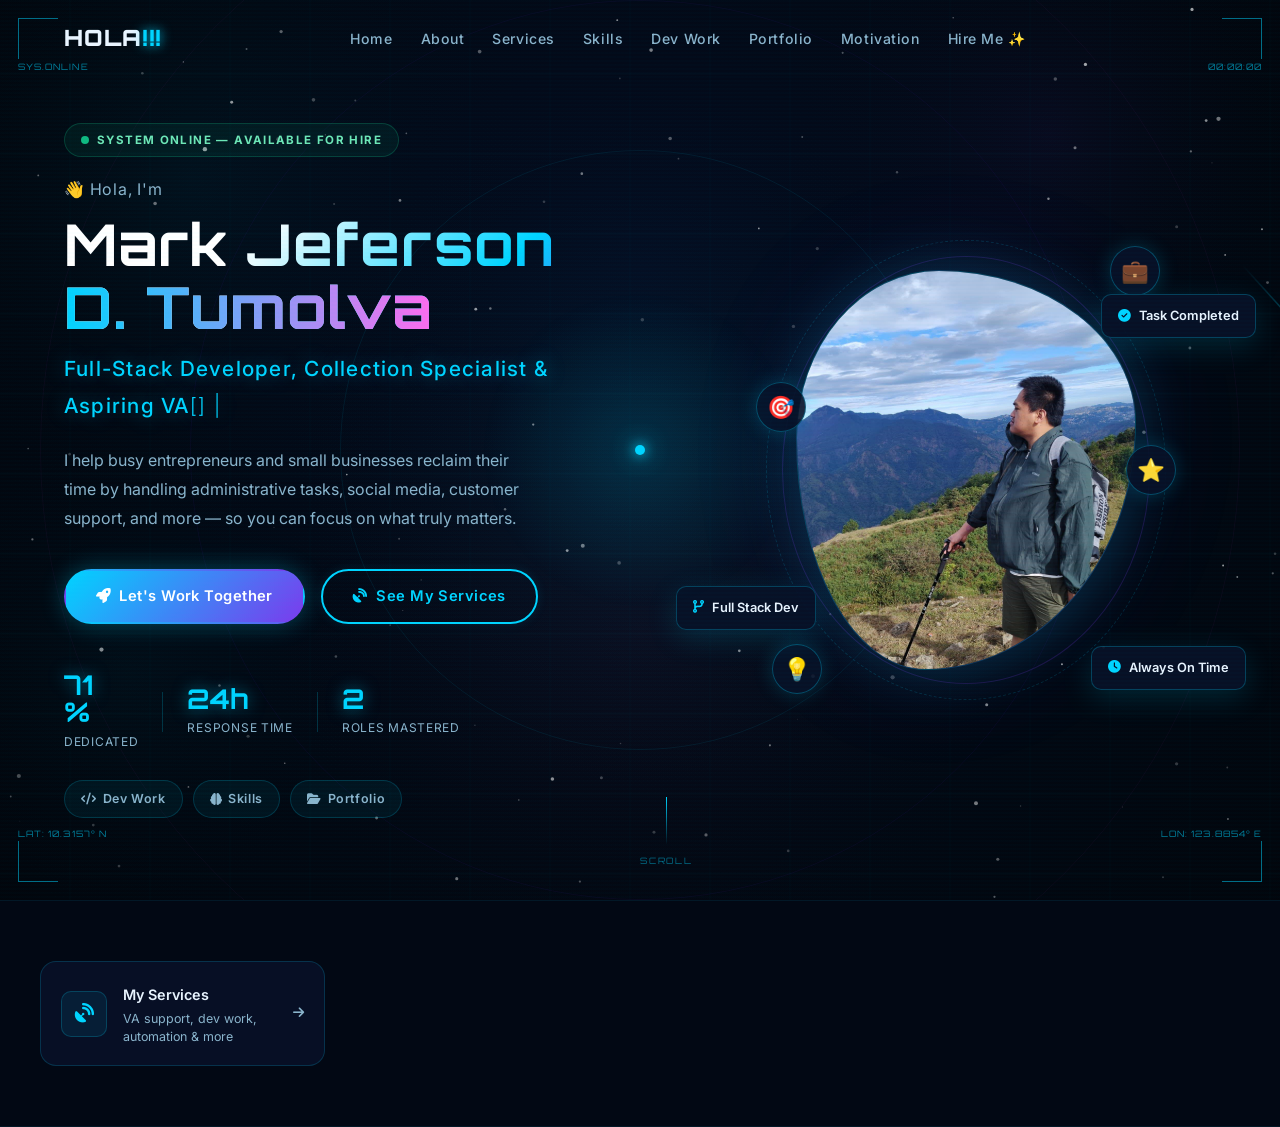
==== index.html @ c7875dce "My Port" ====
<!DOCTYPE html>
<html lang="en">
<head>
  <meta charset="UTF-8" />
  <meta name="viewport" content="width=device-width, initial-scale=1.0" />
  <title>Mark Jeferson — Full Stack Developer &amp; VA</title>
  <link rel="icon" href="data:image/svg+xml,%3Csvg xmlns='http://www.w3.org/2000/svg' viewBox='0 0 100 100'%3E%3Ctext y='.9em' font-size='90'%3E🚀%3C/text%3E%3C/svg%3E">
  <link rel="stylesheet" href="css/style.css" />
  <link rel="stylesheet" href="css/index.css" />
  <link href="https://fonts.googleapis.com/css2?family=Inter:wght@300;400;500;600;700&family=Orbitron:wght@600;700;900&family=Rajdhani:wght@400;500;600&display=swap" rel="stylesheet" />
  <link rel="stylesheet" href="https://cdnjs.cloudflare.com/ajax/libs/font-awesome/6.5.0/css/all.min.css" />
</head>
<body class="index-page">

  <!-- ===== LAYERED SCI-FI CANVASES ===== -->
  <canvas id="bgCanvas"></canvas>
  <canvas id="meteorCanvas"></canvas>

  <!-- ===== CURSOR ===== -->
  <div id="cursorGlow"></div>
  <div id="cursorDot"></div>

  <!-- ===== SCANLINE OVERLAY ===== -->
  <div class="scanline-overlay" aria-hidden="true"></div>

  <!-- ===== CORNER HUD DECORATIONS ===== -->
  <div class="hud-corner hud-tl" aria-hidden="true">
    <span class="hud-line h"></span><span class="hud-line v"></span>
    <span class="hud-label">SYS.ONLINE</span>
  </div>
  <div class="hud-corner hud-tr" aria-hidden="true">
    <span class="hud-line h"></span><span class="hud-line v"></span>
    <span class="hud-label" id="hudClock">00:00:00</span>
  </div>
  <div class="hud-corner hud-bl" aria-hidden="true">
    <span class="hud-line h"></span><span class="hud-line v"></span>
    <span class="hud-label">LAT: 10.3157° N</span>
  </div>
  <div class="hud-corner hud-br" aria-hidden="true">
    <span class="hud-line h"></span><span class="hud-line v"></span>
    <span class="hud-label">LON: 123.8854° E</span>
  </div>

  <!-- ===== NAVIGATION ===== -->
  <nav class="navbar" id="navbar">
    <div class="nav-container">
      <a href="index.html" class="nav-logo">HOLA<span>!!!</span></a>
      <ul class="nav-links" id="navLinks">
        <li><a href="index.html" class="active-page">Home</a></li>
        <li><a href="pages/about.html">About</a></li>
        <li><a href="pages/services.html">Services</a></li>
        <li><a href="pages/skills.html">Skills</a></li>
        <li><a href="pages/devwork.html">Dev Work</a></li>
        <li><a href="pages/portfolio.html">Portfolio</a></li>
        <li><a href="pages/motivation.html">Motivation</a></li>
        <li><a href="pages/contact.html" class="btn-nav">Hire Me ✨</a></li>
      </ul>
      <div class="nav-actions">
        <button class="hamburger" id="hamburger" aria-label="Toggle menu">
          <span></span><span></span><span></span>
        </button>
      </div>
    </div>
  </nav>

  <!-- ===== HERO ===== -->
  <section class="hero" id="home">

    <!-- Floating orbit rings -->
    <div class="orbit-ring ring-1" aria-hidden="true"></div>
    <div class="orbit-ring ring-2" aria-hidden="true"></div>
    <div class="orbit-ring ring-3" aria-hidden="true"></div>

    <div class="hero-content">
      <!-- Status badge -->
      <div class="hero-status animate-in" style="--d:0s">
        <span class="status-dot"></span>
        <span class="status-text">SYSTEM ONLINE — AVAILABLE FOR HIRE</span>
      </div>

      <p class="hero-tag animate-in" style="--d:0.15s">👋 Hola, I'm</p>

      <!-- Glitch name -->
      <h1 class="hero-name animate-in" style="--d:0.3s" data-text="Mark Jeferson D. Tumolva">
        Mark Jeferson<br><span class="name-accent">D. Tumolva</span>
      </h1>

      <!-- Typed role -->
      <h2 class="hero-title animate-in" style="--d:0.45s">
        <span class="typed-text" id="typedText">Full-Stack Developer, Collection Specialist </span>& Aspiring VA<span class="typed-cursor">[]</span>
      </h2>

      <p class="hero-desc animate-in" style="--d:0.6s">
        I help busy entrepreneurs and small businesses reclaim their time by handling
        administrative tasks, social media, customer support, and more — so you can
        focus on what truly matters.
      </p>

      <div class="hero-cta animate-in" style="--d:0.75s">
        <a href="pages/contact.html" class="btn btn-primary btn-glow">
          <i class="fas fa-rocket"></i> Let's Work Together
        </a>
        <a href="pages/services.html" class="btn btn-outline">
          <i class="fas fa-satellite-dish"></i> See My Services
        </a>
      </div>

      <!-- Stats with animated counters -->
      <div class="hero-stats animate-in" style="--d:0.9s">
        <div class="stat">
          <span class="stat-num" data-count="100">0</span><span class="stat-pct">%</span>
          <span class="stat-label">Dedicated</span>
        </div>
        <div class="stat-divider"></div>
        <div class="stat">
          <span class="stat-num">24h</span>
          <span class="stat-label">Response Time</span>
        </div>
        <div class="stat-divider"></div>
        <div class="stat">
          <span class="stat-num" data-count="3">0</span>
          <span class="stat-label">Roles Mastered</span>
        </div>
      </div>

      <!-- Quick nav pills -->
      <div class="hero-pills animate-in" style="--d:1.05s">
        <a href="pages/devwork.html" class="pill"><i class="fas fa-code"></i> Dev Work</a>
        <a href="pages/skills.html" class="pill"><i class="fas fa-brain"></i> Skills</a>
        <a href="pages/portfolio.html" class="pill"><i class="fas fa-folder-open"></i> Portfolio</a>
      </div>
    </div>

    <!-- Hero image side -->
    <div class="hero-image animate-in" style="--d:0.35s">
      <div class="hero-photo-wrap">

        <!-- Rotating ring around photo -->
        <div class="photo-ring ring-outer" aria-hidden="true"></div>
        <div class="photo-ring ring-inner" aria-hidden="true"></div>

        <div class="image-frame">
          <img src="images/dd.jpg" alt="Mark Jeferson" class="profile-photo" />
          <div class="image-placeholder" id="photoFallback">
            <i class="fas fa-user-astronaut"></i>
            <p>Mark Jeferson</p>
          </div>
        </div>

        <!-- Emoji badges -->
        <span class="emoji-deco e1">💼</span>
        <span class="emoji-deco e2">⭐</span>
        <span class="emoji-deco e3">💡</span>
        <span class="emoji-deco e4">🎯</span>

        <!-- Floating info cards -->
        <div class="floating-card card-1">
          <i class="fas fa-check-circle"></i> Task Completed
        </div>
        <div class="floating-card card-2">
          <i class="fas fa-code-branch"></i> Full Stack Dev
        </div>
        <div class="floating-card card-3">
          <i class="fas fa-clock"></i> Always On Time
        </div>
      </div>
    </div>

  </section>

  <!-- ===== SCROLL INDICATOR ===== -->
  <div class="scroll-indicator animate-in" style="--d:1.2s" aria-hidden="true">
    <span class="scroll-line"></span>
    <span class="scroll-text">SCROLL</span>
  </div>

  <!-- ===== QUICK PREVIEW STRIP ===== -->
  <section class="preview-strip">
    <div class="preview-strip-inner">
      <a href="pages/services.html" class="preview-card reveal-up">
        <div class="preview-icon"><i class="fas fa-satellite-dish"></i></div>
        <div class="preview-body">
          <h3>My Services</h3>
          <p>VA support, dev work, automation &amp; more</p>
        </div>
        <i class="fas fa-arrow-right preview-arrow"></i>
      </a>
      <a href="pages/devwork.html" class="preview-card reveal-up" style="--rd:80ms">
        <div class="preview-icon"><i class="fas fa-laptop-code"></i></div>
        <div class="preview-body">
          <h3>Dev Work</h3>
          <p>React, Node.js, Python, MySQL &amp; more</p>
        </div>
        <i class="fas fa-arrow-right preview-arrow"></i>
      </a>
      <a href="pages/contact.html" class="preview-card reveal-up" style="--rd:160ms">
        <div class="preview-icon"><i class="fas fa-paper-plane"></i></div>
        <div class="preview-body">
          <h3>Hire Me</h3>
          <p>Available for freelance &amp; full-time roles</p>
        </div>
        <i class="fas fa-arrow-right preview-arrow"></i>
      </a>
    </div>
  </section>

  <canvas id="confettiCanvas"></canvas>

  <button class="back-to-top" id="backToTop" aria-label="Back to top">
    <i class="fas fa-arrow-up"></i>
  </button>

  <script src="js/script.js"></script>
  <script src="js/index.js"></script>
</body>
</html>
---- css/style.css ----
/* ===== RESET ===== */
*,*::before,*::after{margin:0;padding:0;box-sizing:border-box}
html{scroll-behavior:smooth}
body{font-family:Inter,sans-serif;color:#e8f4ff;background:#020510;line-height:1.75;overflow-x:hidden}
a{text-decoration:none;color:inherit}
ul{list-style:none}
img{max-width:100%}

/* ===== CSS VARIABLES ===== */
:root{
  --cyan:#00d4ff;--cyan2:#00ffea;--purple:#7c3aed;--pink:#ff6bef;
  --text:#e8f4ff;--text2:#8ab4cc;--bg:#020510;--bg2:rgba(5,12,30,0.92);
  --card:rgba(8,18,40,0.88);--border:rgba(0,212,255,0.18);
  --glow:0 0 30px rgba(0,212,255,0.25);--glow2:0 0 60px rgba(0,212,255,0.4);
  --r:16px;--rs:10px;--tr:0.3s ease;
  --mx:50%;--my:50%;
}

/* ===== BACKGROUND CANVAS ===== */
#bgCanvas{position:fixed;inset:0;width:100%;height:100%;z-index:0;pointer-events:none}

/* ===== CUSTOM CURSOR ===== */
#cursorGlow{
  position:fixed;width:320px;height:320px;border-radius:50%;
  background:radial-gradient(circle,rgba(0,212,255,0.12) 0%,transparent 70%);
  transform:translate(-50%,-50%);pointer-events:none;z-index:9997;
  transition:transform 0.08s linear;will-change:transform;
}
#cursorDot{
  position:fixed;width:10px;height:10px;border-radius:50%;
  background:#00d4ff;box-shadow:0 0 12px #00d4ff,0 0 24px #00d4ff;
  transform:translate(-50%,-50%);pointer-events:none;z-index:9999;
  transition:transform 0.06s linear,width 0.2s,height 0.2s,background 0.2s;
}
#cursorDot.clicking{width:6px;height:6px;background:#ff6bef;box-shadow:0 0 16px #ff6bef}

/* ===== CONFETTI ===== */
#confettiCanvas{position:fixed;inset:0;width:100%;height:100%;pointer-events:none;z-index:9998}

/* ===== CONTAINER ===== */
.container{max-width:1200px;margin:0 auto;padding:0 24px;position:relative;z-index:1}
.section{padding:100px 0;position:relative;z-index:1}
.accent{color:var(--cyan)}

/* ===== ANIMATIONS ===== */
@keyframes fadeUp{from{opacity:0;transform:translateY(40px)}to{opacity:1;transform:translateY(0)}}
@keyframes fadeLeft{from{opacity:0;transform:translateX(-50px)}to{opacity:1;transform:translateX(0)}}
@keyframes fadeRight{from{opacity:0;transform:translateX(50px)}to{opacity:1;transform:translateX(0)}}
@keyframes cardPop{from{opacity:0;transform:translateY(30px) scale(0.94)}to{opacity:1;transform:translateY(0) scale(1)}}
@keyframes morphBlob{0%,100%{border-radius:42% 58% 62% 38%/42% 38% 62% 58%}50%{border-radius:62% 38% 38% 62%/62% 62% 38% 38%}}
@keyframes floatY{0%,100%{transform:translateY(0)}50%{transform:translateY(-10px)}}
@keyframes floatCard{0%,100%{transform:translateY(0) rotate(-1deg)}50%{transform:translateY(-8px) rotate(1deg)}}
@keyframes pulse{0%{box-shadow:0 0 0 0 rgba(16,185,129,0.5)}70%{box-shadow:0 0 0 8px rgba(16,185,129,0)}100%{box-shadow:0 0 0 0 rgba(16,185,129,0)}}
@keyframes shimmer{0%{left:-60%}100%{left:120%}}
@keyframes scanline{0%{top:-10%}100%{top:110%}}
@keyframes glitch1{0%,100%{clip-path:inset(0 0 95% 0)}20%{clip-path:inset(30% 0 50% 0)}40%{clip-path:inset(60% 0 20% 0)}60%{clip-path:inset(10% 0 80% 0)}80%{clip-path:inset(80% 0 5% 0)}}
@keyframes borderGlow{0%,100%{border-color:rgba(0,212,255,0.18)}50%{border-color:rgba(0,212,255,0.5)}}
@keyframes tagPop{from{transform:scale(0.7);opacity:0}to{transform:scale(1);opacity:1}}
@keyframes iconBob{0%,100%{transform:translateY(0)}50%{transform:translateY(-8px)}}
@keyframes heartBurst{0%{transform:translate(-50%,-50%) scale(0);opacity:1}60%{opacity:1}100%{transform:translate(calc(-50% + var(--dx)),calc(-50% + var(--dy))) scale(1.2);opacity:0}}
@keyframes slideDown{from{opacity:0;transform:translateY(-20px)}to{opacity:1;transform:translateY(0)}}
@keyframes countUp{from{opacity:0}to{opacity:1}}

.animate-in{opacity:0;animation:fadeUp 0.8s cubic-bezier(0.34,1.4,0.64,1) var(--d,0s) forwards}
.reveal-up{opacity:0;transform:translateY(40px);transition:opacity 0.7s ease,transform 0.7s cubic-bezier(0.34,1.4,0.64,1)}
.reveal-left{opacity:0;transform:translateX(-50px);transition:opacity 0.7s ease,transform 0.7s cubic-bezier(0.34,1.4,0.64,1)}
.reveal-right{opacity:0;transform:translateX(50px);transition:opacity 0.7s ease,transform 0.7s cubic-bezier(0.34,1.4,0.64,1)}
.reveal-up.visible,.reveal-left.visible,.reveal-right.visible{opacity:1;transform:translate(0)}
.card-reveal{opacity:0;transform:translateY(30px) scale(0.95);transition:opacity 0.6s ease,transform 0.6s cubic-bezier(0.34,1.4,0.64,1)}
.card-reveal.visible{opacity:1;transform:translateY(0) scale(1)}

/* ===== NAVBAR ===== */
.navbar{position:fixed;top:0;left:0;right:0;z-index:1002;padding:18px 0;transition:background 0.4s,padding 0.3s,box-shadow 0.3s}
.navbar.scrolled{background:rgba(2,5,16,0.96);backdrop-filter:blur(20px);box-shadow:0 2px 30px rgba(0,212,255,0.12);padding:12px 0;border-bottom:1px solid rgba(0,212,255,0.1)}
.nav-container{max-width:1200px;margin:0 auto;padding:0 24px;display:flex;align-items:center;justify-content:space-between}
.nav-logo{font-family:Orbitron,monospace;font-size:1.4rem;font-weight:900;color:var(--text);letter-spacing:0.05em;transition:transform 0.3s}
.nav-logo:hover{transform:scale(1.05)}
.nav-logo span{color:var(--cyan);text-shadow:0 0 12px var(--cyan)}
.nav-links{display:flex;align-items:center;gap:28px}
.nav-links a{font-size:0.88rem;font-weight:500;color:var(--text2);transition:color 0.3s;position:relative;letter-spacing:0.04em}
.nav-links a::after{content:"";position:absolute;bottom:-3px;left:0;width:0;height:1px;background:var(--cyan);box-shadow:0 0 6px var(--cyan);transition:width 0.3s}
.nav-links a:hover{color:var(--cyan)}
.nav-links a:hover::after{width:100%}
.nav-actions{display:flex;align-items:center;gap:12px}
.hamburger{display:none;flex-direction:column;gap:5px;background:none;border:none;padding:4px}
.hamburger span{display:block;width:24px;height:2px;background:var(--text);border-radius:2px;transition:var(--tr)}
.hamburger.active span:nth-child(1){transform:translateY(7px) rotate(45deg)}
.hamburger.active span:nth-child(2){opacity:0;transform:scaleX(0)}
.hamburger.active span:nth-child(3){transform:translateY(-7px) rotate(-45deg)}

/* ===== SECTION HEADER ===== */
.section-header{text-align:center;margin-bottom:60px}
.section-tag{display:inline-block;background:rgba(0,212,255,0.08);color:var(--cyan);font-size:0.78rem;font-weight:700;letter-spacing:0.15em;text-transform:uppercase;padding:6px 18px;border-radius:50px;margin-bottom:14px;border:1px solid rgba(0,212,255,0.2);animation:tagPop 0.5s cubic-bezier(0.34,1.56,0.64,1) both}
.section-title{font-family:Orbitron,monospace;font-size:clamp(1.6rem,3.5vw,2.4rem);color:var(--text);margin-bottom:14px;letter-spacing:0.02em}
.section-desc{color:var(--text2);font-size:1rem;max-width:520px;margin:0 auto}

/* ===== BUTTONS ===== */
.btn{display:inline-flex;align-items:center;gap:8px;padding:13px 30px;border-radius:50px;font-size:0.92rem;font-weight:600;transition:var(--tr);border:2px solid transparent;letter-spacing:0.03em}
.btn-primary{background:linear-gradient(135deg,var(--cyan),var(--purple));color:#fff;border-color:transparent;box-shadow:0 0 24px rgba(0,212,255,0.3)}
.btn-primary:hover{transform:translateY(-3px) scale(1.04);box-shadow:0 0 40px rgba(0,212,255,0.5)}
.btn-outline{background:transparent;color:var(--cyan);border-color:var(--cyan);box-shadow:0 0 12px rgba(0,212,255,0.1)}
.btn-outline:hover{background:rgba(0,212,255,0.1);transform:translateY(-3px);box-shadow:0 0 24px rgba(0,212,255,0.3)}
.btn-full{width:100%;justify-content:center}

/* ===== HERO ===== */
.hero{min-height:100vh;display:flex;align-items:center;justify-content:space-between;padding:120px 24px 80px;max-width:1200px;margin:0 auto;gap:48px;position:relative;z-index:1}
.hero-content{flex:1;max-width:580px}
.hero-tag{font-size:1rem;color:var(--text2);margin-bottom:10px;letter-spacing:0.05em}
.hero-name{font-family:Orbitron,monospace;font-size:clamp(2rem,5vw,3.6rem);line-height:1.1;margin-bottom:12px;background:linear-gradient(135deg,#fff 30%,var(--cyan) 70%,var(--purple));-webkit-background-clip:text;-webkit-text-fill-color:transparent;background-clip:text;letter-spacing:0.02em}
.hero-title{font-size:clamp(1rem,2vw,1.3rem);font-weight:500;color:var(--cyan);margin-bottom:22px;letter-spacing:0.06em;text-shadow:0 0 20px rgba(0,212,255,0.4)}
.hero-desc{color:var(--text2);font-size:1rem;margin-bottom:36px;max-width:480px;line-height:1.8}
.hero-cta{display:flex;gap:16px;flex-wrap:wrap;margin-bottom:48px}
.hero-stats{display:flex;align-items:center;gap:24px;flex-wrap:wrap}
.stat{display:flex;flex-direction:column}
.stat-num{font-family:Orbitron,monospace;font-size:1.7rem;font-weight:700;color:var(--cyan);line-height:1;text-shadow:0 0 16px rgba(0,212,255,0.5)}
.stat-pct{font-family:Orbitron,monospace;font-size:1.7rem;font-weight:700;color:var(--cyan);line-height:1}
.stat-label{font-size:0.75rem;color:var(--text2);margin-top:4px;letter-spacing:0.06em;text-transform:uppercase}
.stat-divider{width:1px;height:40px;background:rgba(0,212,255,0.2)}

/* ===== HERO IMAGE ===== */
.hero-image{flex:0 0 auto;display:flex;justify-content:center;align-items:center}
.hero-photo-wrap{position:relative;width:340px;height:400px;margin:40px 80px 40px 40px}
.image-frame{width:100%;height:100%;border-radius:42% 58% 62% 38%/42% 38% 62% 58%;background:linear-gradient(135deg,rgba(0,212,255,0.15),rgba(124,58,237,0.2));overflow:hidden;animation:morphBlob 9s ease-in-out infinite;box-shadow:0 0 60px rgba(0,212,255,0.2),0 0 120px rgba(124,58,237,0.1);border:1px solid rgba(0,212,255,0.2);position:relative}
.profile-photo{width:100%;height:100%;object-fit:cover;object-position:center top;display:block}
.image-placeholder{position:absolute;inset:0;display:flex;flex-direction:column;align-items:center;justify-content:center;color:rgba(255,255,255,0.7)}
.image-placeholder i{font-size:5rem;margin-bottom:10px;animation:iconBob 2s ease-in-out infinite;color:var(--cyan)}
.profile-photo ~ .image-placeholder{display:none}
.emoji-deco{position:absolute;width:50px;height:50px;background:rgba(8,18,40,0.9);border:1px solid rgba(0,212,255,0.3);border-radius:50%;display:flex;align-items:center;justify-content:center;font-size:1.4rem;box-shadow:0 0 20px rgba(0,212,255,0.2);user-select:none;pointer-events:none;z-index:10;animation:floatY 3.5s ease-in-out infinite}
.e1{top:-24px;right:-24px;animation-delay:0s}
.e2{top:50%;right:-40px;transform:translateY(-50%);animation-delay:0.8s}
.e3{bottom:-24px;left:-24px;animation-delay:1.6s}
.e4{top:28%;left:-40px;animation-delay:2.4s}
.floating-card{position:absolute;background:rgba(8,18,40,0.92);border:1px solid rgba(0,212,255,0.25);border-radius:var(--rs);padding:10px 16px;font-size:0.8rem;font-weight:600;color:var(--text);box-shadow:0 8px 30px rgba(0,212,255,0.15);display:flex;align-items:center;gap:8px;white-space:nowrap;z-index:10}
.floating-card i{color:var(--cyan)}
.card-1{top:24px;right:-120px;animation:floatCard 3s ease-in-out infinite}
.card-2{bottom:40px;left:-120px;animation:floatCard 3s ease-in-out infinite;animation-delay:1.5s}

/* ===== ABOUT ===== */
.about{background:rgba(4,10,24,0.6);backdrop-filter:blur(4px)}
.about-grid{display:grid;grid-template-columns:1fr 1fr;gap:56px;align-items:start}
.about-text p{color:var(--text2);margin-bottom:16px;line-height:1.85}
.about-highlights{margin:28px 0;display:flex;flex-direction:column;gap:14px}
.highlight{display:flex;align-items:center;gap:14px;padding:14px 18px;background:var(--card);border:1px solid var(--border);border-radius:var(--rs);transition:border-color 0.3s,box-shadow 0.3s,transform 0.3s;animation:borderGlow 4s ease-in-out infinite}
.highlight:hover{border-color:rgba(0,212,255,0.5);box-shadow:var(--glow);transform:translateX(6px)}
.highlight i{width:42px;height:42px;background:linear-gradient(135deg,var(--cyan),var(--purple));color:#fff;border-radius:var(--rs);display:flex;align-items:center;justify-content:center;font-size:1rem;flex-shrink:0;box-shadow:0 0 16px rgba(0,212,255,0.3)}
.highlight div{display:flex;flex-direction:column}
.highlight strong{font-size:0.92rem;color:var(--text)}
.highlight span{font-size:0.82rem;color:var(--text2)}
.about-tools h3{font-size:1.1rem;margin-bottom:18px;color:var(--text);font-family:Orbitron,monospace;letter-spacing:0.05em}
.tools-grid{display:flex;flex-wrap:wrap;gap:10px}
.tool-badge{display:flex;align-items:center;gap:8px;background:var(--card);border:1px solid var(--border);border-radius:50px;padding:8px 16px;font-size:0.82rem;font-weight:500;color:var(--text2);transition:border-color 0.3s,color 0.3s,box-shadow 0.3s,transform 0.3s}
.tool-badge:hover{border-color:var(--cyan);color:var(--cyan);box-shadow:0 0 16px rgba(0,212,255,0.2);transform:translateY(-2px) scale(1.04)}
.tool-badge i{color:var(--cyan)}

/* ===== SERVICES ===== */
.services-grid{display:grid;grid-template-columns:repeat(3,1fr);gap:24px}
.service-card{background:var(--card);border:1px solid var(--border);border-radius:var(--r);padding:32px 24px;transition:transform 0.35s cubic-bezier(0.34,1.4,0.64,1),box-shadow 0.3s,border-color 0.3s;position:relative;overflow:hidden;animation:borderGlow 5s ease-in-out infinite}
.service-card::before{content:"";position:absolute;top:0;left:0;right:0;height:2px;background:linear-gradient(90deg,var(--cyan),var(--purple),var(--pink));transform:scaleX(0);transform-origin:left;transition:transform 0.4s ease}
.service-card::after{content:"";position:absolute;inset:0;background:radial-gradient(circle at var(--mx,50%) var(--my,50%),rgba(0,212,255,0.06) 0%,transparent 60%);opacity:0;transition:opacity 0.3s;pointer-events:none}
.service-card:hover{transform:translateY(-8px) scale(1.02);box-shadow:0 20px 60px rgba(0,212,255,0.2);border-color:rgba(0,212,255,0.35)}
.service-card:hover::before{transform:scaleX(1)}
.service-card:hover::after{opacity:1}
.service-icon{width:52px;height:52px;background:rgba(0,212,255,0.08);border:1px solid rgba(0,212,255,0.2);border-radius:var(--rs);display:flex;align-items:center;justify-content:center;font-size:1.3rem;color:var(--cyan);margin-bottom:18px;transition:background 0.3s,transform 0.4s cubic-bezier(0.34,1.56,0.64,1),box-shadow 0.3s}
.service-card:hover .service-icon{background:linear-gradient(135deg,var(--cyan),var(--purple));color:#fff;transform:rotate(10deg) scale(1.1);box-shadow:0 0 24px rgba(0,212,255,0.4)}
.service-card h3{font-size:0.98rem;font-weight:600;margin-bottom:10px;color:var(--text);letter-spacing:0.02em}
.service-card p{font-size:0.87rem;color:var(--text2);margin-bottom:14px;line-height:1.7}
.service-card ul{display:flex;flex-direction:column;gap:5px}
.service-card ul li{font-size:0.82rem;color:var(--text2);padding-left:16px;position:relative}
.service-card ul li::before{content:">";position:absolute;left:0;color:var(--cyan);font-weight:700}

/* ===== SKILLS ===== */
.skills{background:rgba(4,10,24,0.6);backdrop-filter:blur(4px)}
.skills-grid{display:grid;grid-template-columns:1fr 1fr;gap:56px;align-items:start}
.skill-item{margin-bottom:22px}
.skill-info{display:flex;justify-content:space-between;margin-bottom:8px;font-size:0.88rem;font-weight:500;color:var(--text)}
.skill-bar{height:8px;background:rgba(0,212,255,0.08);border-radius:50px;overflow:hidden;border:1px solid rgba(0,212,255,0.1)}
.skill-fill{height:100%;background:linear-gradient(90deg,var(--cyan),var(--purple));border-radius:50px;width:0;transition:width 1.4s cubic-bezier(0.34,1.2,0.64,1);position:relative;overflow:hidden;box-shadow:0 0 10px rgba(0,212,255,0.4)}
.skill-fill::after{content:"";position:absolute;top:0;left:-100%;width:60%;height:100%;background:linear-gradient(90deg,transparent,rgba(255,255,255,0.4),transparent);animation:shimmer 2s 1.5s ease infinite}
.soft-skills h3{font-size:1.1rem;margin-bottom:20px;color:var(--text);font-family:Orbitron,monospace;letter-spacing:0.05em}
.soft-skills-grid{display:grid;grid-template-columns:1fr 1fr;gap:12px}
.soft-skill{display:flex;align-items:center;gap:10px;background:var(--card);border:1px solid var(--border);border-radius:var(--rs);padding:12px 14px;font-size:0.85rem;font-weight:500;color:var(--text2);transition:border-color 0.3s,color 0.3s,box-shadow 0.3s,transform 0.3s}
.soft-skill:hover{border-color:var(--cyan);color:var(--cyan);box-shadow:0 0 16px rgba(0,212,255,0.2);transform:translateY(-2px)}
.soft-skill i{color:var(--cyan);font-size:0.88rem}

/* ===== PORTFOLIO ===== */
.portfolio-grid{display:grid;grid-template-columns:repeat(3,1fr);gap:24px}
.portfolio-card{border-radius:var(--r);overflow:hidden;border:1px solid var(--border);background:var(--card);transition:transform 0.4s cubic-bezier(0.34,1.4,0.64,1),box-shadow 0.3s,border-color 0.3s}
.portfolio-card:hover{transform:translateY(-8px) rotate(-0.5deg);box-shadow:0 20px 60px rgba(0,212,255,0.2);border-color:rgba(0,212,255,0.35)}
.portfolio-img{height:160px;background:linear-gradient(135deg,rgba(0,212,255,0.08),rgba(124,58,237,0.12));display:flex;align-items:center;justify-content:center;transition:transform 0.4s;overflow:hidden}
.portfolio-card:hover .portfolio-img{transform:scale(1.05)}
.portfolio-placeholder{text-align:center;color:var(--cyan)}
.portfolio-placeholder i{font-size:2.8rem;transition:transform 0.4s cubic-bezier(0.34,1.56,0.64,1)}
.portfolio-card:hover .portfolio-placeholder i{transform:scale(1.2) rotate(8deg)}
.portfolio-info{padding:18px}
.portfolio-tag{display:inline-block;background:rgba(0,212,255,0.08);color:var(--cyan);font-size:0.72rem;font-weight:700;padding:4px 12px;border-radius:50px;margin-bottom:8px;letter-spacing:0.08em;text-transform:uppercase;border:1px solid rgba(0,212,255,0.2)}
.portfolio-info h3{font-size:0.95rem;font-weight:600;margin-bottom:6px;color:var(--text)}
.portfolio-info p{font-size:0.83rem;color:var(--text2);line-height:1.6}

/* ===== TESTIMONIALS ===== */
.testimonials{background:rgba(2,5,16,0.8);backdrop-filter:blur(8px)}
.testimonials .section-tag{background:rgba(0,212,255,0.06);color:var(--cyan)}
.testimonials-slider{max-width:680px;margin:0 auto 28px;min-height:200px}
.testimonial-card{display:none;background:rgba(8,18,40,0.9);border:1px solid rgba(0,212,255,0.15);border-radius:var(--r);padding:36px;text-align:center;animation:cardPop 0.5s cubic-bezier(0.34,1.3,0.64,1) both}
.testimonial-card.active{display:block}
.stars{color:#fbbf24;font-size:1.1rem;margin-bottom:18px;letter-spacing:4px}
.testimonial-text{font-size:1rem;color:rgba(232,244,255,0.85);font-style:italic;margin-bottom:24px;line-height:1.85}
.testimonial-author{display:flex;align-items:center;justify-content:center;gap:14px}
.author-avatar{width:46px;height:46px;background:linear-gradient(135deg,var(--cyan),var(--purple));border-radius:50%;display:flex;align-items:center;justify-content:center;color:#fff;font-size:1rem}
.testimonial-author strong{display:block;font-size:0.92rem;color:var(--text)}
.testimonial-author span{font-size:0.8rem;color:var(--text2)}
.slider-dots{display:flex;justify-content:center;gap:10px}
.dot{width:10px;height:10px;border-radius:50%;background:rgba(0,212,255,0.2);cursor:none;transition:background 0.3s,transform 0.3s,width 0.3s;border:1px solid rgba(0,212,255,0.3)}
.dot.active{background:var(--cyan);transform:scale(1.3);width:24px;border-radius:5px;box-shadow:0 0 10px var(--cyan)}

/* ===== CONTACT ===== */
.contact-grid{
  display:grid;grid-template-columns:1fr 1.6fr;
  gap:52px;align-items:start;
}

/* Contact Info column */
.contact-info h3{
  font-family:Orbitron,monospace;font-size:1rem;font-weight:700;
  color:var(--text);letter-spacing:0.08em;text-transform:uppercase;
  margin-bottom:24px;padding-bottom:12px;
  border-bottom:1px solid rgba(0,212,255,0.15);
}

.contact-item{
  display:flex;align-items:flex-start;gap:14px;
  padding:14px 16px;margin-bottom:12px;
  background:var(--card);border:1px solid var(--border);
  border-radius:var(--rs);
  transition:border-color 0.3s,box-shadow 0.3s,transform 0.3s;
}
.contact-item:hover{
  border-color:rgba(0,212,255,0.4);
  box-shadow:0 0 24px rgba(0,212,255,0.15);
  transform:translateX(5px);
}
.contact-item-icon{
  width:40px;height:40px;flex-shrink:0;
  background:rgba(0,212,255,0.08);border:1px solid rgba(0,212,255,0.2);
  border-radius:var(--rs);display:flex;align-items:center;justify-content:center;
  font-size:1rem;color:var(--cyan);
  transition:background 0.3s,color 0.3s,transform 0.3s;
}
.contact-item:hover .contact-item-icon{
  background:linear-gradient(135deg,var(--cyan),var(--purple));
  color:#fff;transform:scale(1.1) rotate(-6deg);
}
.contact-item-body{display:flex;flex-direction:column;min-width:0}
.contact-item-body strong{
  font-size:0.72rem;color:var(--text2);
  text-transform:uppercase;letter-spacing:0.1em;margin-bottom:3px;
}
.contact-item-body a,
.contact-item-body span{
  font-size:0.88rem;color:var(--text);
  transition:color 0.3s;word-break:break-word;overflow-wrap:anywhere;
}
.contact-item-body a:hover{color:var(--cyan)}

.availability-badge{
  display:inline-flex;align-items:center;gap:10px;
  background:rgba(16,185,129,0.08);color:#6ee7b7;
  border:1px solid rgba(16,185,129,0.25);border-radius:50px;
  padding:10px 20px;font-size:0.85rem;font-weight:600;
  margin-top:16px;margin-bottom:20px;
}
@keyframes availGlow2{
  0%,100%{box-shadow:0 0 0 0 rgba(16,185,129,0.3)}
  50%{box-shadow:0 0 0 8px rgba(16,185,129,0)}
}
.availability-badge{animation:availGlow2 2s ease-in-out infinite}

.pulse{
  width:10px;height:10px;background:#10b981;
  border-radius:50%;display:inline-block;animation:pulse 2s infinite;
}

/* Social quick links in contact */
.contact-socials{display:flex;gap:10px;flex-wrap:wrap}
.contact-socials a{
  width:38px;height:38px;
  background:rgba(0,212,255,0.06);border:1px solid rgba(0,212,255,0.15);
  border-radius:var(--rs);display:flex;align-items:center;justify-content:center;
  font-size:0.95rem;color:var(--text2);
  transition:background 0.3s,color 0.3s,transform 0.3s,box-shadow 0.3s;
}
.contact-socials a:hover{
  background:var(--cyan);color:#020510;
  transform:translateY(-4px) scale(1.1);
  box-shadow:0 0 16px rgba(0,212,255,0.4);
}

/* Contact Form */
.contact-form{
  background:var(--card);border-radius:var(--r);
  padding:36px;border:1px solid var(--border);
}
.form-row{display:grid;grid-template-columns:1fr 1fr;gap:16px}
.form-group{margin-bottom:16px}
.form-group label{
  display:block;font-size:0.78rem;font-weight:700;
  color:var(--text2);margin-bottom:7px;
  letter-spacing:0.08em;text-transform:uppercase;
}
.form-group input,
.form-group select,
.form-group textarea{
  width:100%;padding:11px 15px;
  border:1px solid var(--border);border-radius:var(--rs);
  font-family:Inter,sans-serif;font-size:0.88rem;
  color:var(--text);background:rgba(2,5,16,0.85);
  transition:border-color 0.3s,box-shadow 0.3s,transform 0.2s;
  outline:none;
}
.form-group input:focus,
.form-group select:focus,
.form-group textarea:focus{
  border-color:var(--cyan);
  box-shadow:0 0 0 3px rgba(0,212,255,0.1);
  transform:scale(1.01);
}
.form-group input::placeholder,
.form-group textarea::placeholder{color:rgba(138,180,204,0.45)}
.form-group select option,
.form-group select optgroup{background:#020c1e;color:var(--text)}
.form-group textarea{resize:vertical;min-height:120px}
.form-note{
  text-align:center;margin-top:12px;font-size:0.85rem;
  color:#10b981;min-height:22px;
}

/* Responsive contact */
@media(max-width:900px){
  .contact-grid{grid-template-columns:1fr;gap:36px}
}
@media(max-width:480px){
  .form-row{grid-template-columns:1fr}
  .contact-form{padding:20px 16px}
  .contact-info h3{font-size:0.9rem}
}

/* ===== FOOTER ===== */
.footer{background:rgba(2,5,16,0.95);border-top:1px solid rgba(0,212,255,0.1);padding:60px 0 0}
.footer-content{display:grid;grid-template-columns:2fr 1fr 1fr;gap:48px;padding-bottom:48px;border-bottom:1px solid rgba(0,212,255,0.08)}
.footer-brand .nav-logo{display:inline-block;margin-bottom:14px}
.footer-brand p{font-size:0.88rem;color:var(--text2);max-width:280px;line-height:1.7}
.footer-links h4,.footer-social h4{color:var(--text);font-size:0.88rem;margin-bottom:16px;letter-spacing:0.08em;text-transform:uppercase;font-family:Orbitron,monospace}
.footer-links ul{display:flex;flex-direction:column;gap:10px}
.footer-links a{font-size:0.85rem;color:var(--text2);transition:color 0.3s,transform 0.3s;display:inline-block}
.footer-links a:hover{color:var(--cyan);transform:translateX(4px)}
.social-icons{display:flex;gap:10px}
.social-icons a{width:38px;height:38px;background:rgba(0,212,255,0.06);border:1px solid rgba(0,212,255,0.15);border-radius:var(--rs);display:flex;align-items:center;justify-content:center;font-size:0.95rem;color:var(--text2);transition:background 0.3s,color 0.3s,transform 0.3s,box-shadow 0.3s}
.social-icons a:hover{background:var(--cyan);color:#020510;transform:translateY(-4px) scale(1.1);box-shadow:0 0 20px rgba(0,212,255,0.4)}
.footer-bottom{text-align:center;padding:20px 0;font-size:0.82rem;color:var(--text2)}

/* ===== BACK TO TOP ===== */
.back-to-top{position:fixed;bottom:28px;right:28px;width:44px;height:44px;background:linear-gradient(135deg,var(--cyan),var(--purple));color:#fff;border:none;border-radius:50%;font-size:0.95rem;display:flex;align-items:center;justify-content:center;box-shadow:0 0 24px rgba(0,212,255,0.4);opacity:0;transform:translateY(20px) scale(0.8);transition:opacity 0.3s,transform 0.4s cubic-bezier(0.34,1.56,0.64,1);z-index:999}
.back-to-top.visible{opacity:1;transform:translateY(0) scale(1)}
.back-to-top:hover{transform:translateY(-4px) scale(1.1);box-shadow:0 0 36px rgba(0,212,255,0.6)}

/* ===== RESPONSIVE ===== */
@media(max-width:1024px){
  .hero{padding:110px 24px 70px;gap:36px}
  .hero-photo-wrap{width:280px;height:340px;margin:30px 60px 30px 30px}
  .services-grid,.portfolio-grid{grid-template-columns:repeat(2,1fr)}
  .footer-content{grid-template-columns:1.5fr 1fr 1fr;gap:32px}
}
@media(max-width:768px){
  .section{padding:70px 0}
  .hamburger{display:flex}
  .nav-links{position:fixed;top:0;right:-100%;width:min(280px,80vw);height:100vh;background:rgba(2,5,16,0.98);backdrop-filter:blur(20px);flex-direction:column;justify-content:center;align-items:center;gap:28px;box-shadow:-4px 0 40px rgba(0,212,255,0.1);transition:right 0.4s cubic-bezier(0.34,1.2,0.64,1);z-index:1001;border-left:1px solid rgba(0,212,255,0.1)}
  .nav-links.open{right:0}
  .hero{flex-direction:column;text-align:center;padding:100px 20px 60px;min-height:auto;gap:32px}
  .hero-content{max-width:100%}
  .hero-desc{margin:0 auto 36px}
  .hero-cta{justify-content:center}
  .hero-stats{justify-content:center}
  .hero-image{order:-1;width:100%}
  .hero-photo-wrap{width:220px;height:270px;margin:20px auto}
  .card-1,.card-2,.emoji-deco{display:none}
  .about-grid,.skills-grid,.contact-grid{grid-template-columns:1fr;gap:36px}
  .services-grid,.portfolio-grid{grid-template-columns:1fr}
  .form-row{grid-template-columns:1fr}
  .footer-content{grid-template-columns:1fr;gap:28px}
  .contact-form{padding:24px 18px}
  .back-to-top{bottom:18px;right:18px}
  .section-header{margin-bottom:40px}
}
@media(max-width:480px){
  .container{padding:0 16px}
  .section{padding:56px 0}
  .hero{padding:88px 16px 48px}
  .hero-name{font-size:1.8rem}
  .hero-title{font-size:1rem}
  .hero-cta{flex-direction:column;align-items:center}
  .hero-cta .btn{width:100%;justify-content:center}
  .hero-photo-wrap{width:180px;height:220px}
  .section-title{font-size:1.4rem}
  .soft-skills-grid{grid-template-columns:1fr}
  .testimonial-card{padding:24px 16px}
  .contact-form{padding:18px 14px}
  .footer{padding:36px 0 0}
  .back-to-top{width:38px;height:38px;bottom:14px;right:14px}
}
@media(max-width:360px){
  .hero-name{font-size:1.5rem}
  .btn{padding:11px 20px;font-size:0.85rem}
}

/* ===== EXTRA ANIMATIONS ===== */

/* Support --rd (reveal delay) custom property on reveal elements */
.reveal-up[style*='--rd'],.reveal-left[style*='--rd'],.reveal-right[style*='--rd']{
  transition-delay:var(--rd,0s)
}
.card-reveal[style*='--rd']{
  transition-delay:var(--rd,0s)
}

/* ── Typing cursor on hero title ── */
@keyframes blink{0%,100%{opacity:1}50%{opacity:0}}
.hero-title::after{
  content:"|";
  color:var(--cyan);
  animation:blink 1s step-end infinite;
  margin-left:2px;
  font-weight:300;
}

/* ── Stat number glow pulse ── */
@keyframes statGlow{
  0%,100%{text-shadow:0 0 16px rgba(0,212,255,0.5)}
  50%{text-shadow:0 0 32px rgba(0,212,255,0.9),0 0 60px rgba(0,212,255,0.4)}
}
.stat-num{animation:statGlow 2.5s ease-in-out infinite}

/* ── Section divider line ── */
.section::before{
  content:"";
  position:absolute;
  top:0;left:50%;
  transform:translateX(-50%);
  width:80px;height:1px;
  background:linear-gradient(90deg,transparent,var(--cyan),transparent);
  opacity:0.5;
}

/* ── Navbar slide-down on load ── */
.navbar{animation:slideDown 0.6s cubic-bezier(0.34,1.4,0.64,1) 0.1s both}

/* ── About text paragraphs stagger ── */
.about-text p.reveal-up{transition-duration:0.65s}

/* ── Tool badge pop with glow on hover ── */
.tool-badge.card-reveal.visible{
  animation:none;
}
.tool-badge:hover i{
  animation:iconBob 0.6s ease-in-out;
}

/* ── Service card list items stagger in ── */
.service-card.visible ul li{
  opacity:0;
  animation:fadeUp 0.4s ease forwards;
}
.service-card.visible ul li:nth-child(1){animation-delay:0.1s}
.service-card.visible ul li:nth-child(2){animation-delay:0.2s}
.service-card.visible ul li:nth-child(3){animation-delay:0.3s}

/* ── Portfolio card image shimmer ── */
.portfolio-img::after{
  content:"";
  position:absolute;
  inset:0;
  background:linear-gradient(105deg,transparent 40%,rgba(0,212,255,0.08) 50%,transparent 60%);
  transform:translateX(-100%);
  transition:transform 0.6s ease;
}
.portfolio-img{position:relative;overflow:hidden}
.portfolio-card:hover .portfolio-img::after{transform:translateX(100%)}

/* ── Skill bar label pop ── */
.skill-item .skill-info span:last-child{
  color:var(--cyan);
  font-family:Orbitron,monospace;
  font-size:0.8rem;
  text-shadow:0 0 8px rgba(0,212,255,0.5);
}

/* ── Testimonial stars animate ── */
@keyframes starSpin{
  0%{transform:scale(0) rotate(-180deg);opacity:0}
  60%{transform:scale(1.3) rotate(10deg);opacity:1}
  100%{transform:scale(1) rotate(0deg);opacity:1}
}
.testimonial-card.active .stars{
  animation:starSpin 0.6s cubic-bezier(0.34,1.56,0.64,1) both;
}
.testimonial-card.active .testimonial-text{
  animation:fadeUp 0.5s ease 0.15s both;
}
.testimonial-card.active .testimonial-author{
  animation:fadeUp 0.5s ease 0.3s both;
}

/* ── Contact item icon spin on hover ── */
.contact-item:hover .contact-item-icon{
  animation:iconBob 0.5s ease;
}

/* ── Form input focus glow ── */
.form-group input,.form-group select,.form-group textarea{
  transition:border-color 0.3s,box-shadow 0.3s,transform 0.2s;
}
.form-group input:focus,.form-group select:focus,.form-group textarea:focus{
  transform:scale(1.01);
}

/* ── Footer brand logo glow ── */
@keyframes logoGlow{
  0%,100%{text-shadow:0 0 8px rgba(0,212,255,0.3)}
  50%{text-shadow:0 0 20px rgba(0,212,255,0.7),0 0 40px rgba(0,212,255,0.3)}
}
.footer-brand .nav-logo{animation:logoGlow 3s ease-in-out infinite}

/* ── Social icon stagger ── */
.social-icons a:nth-child(1){transition-delay:0s}
.social-icons a:nth-child(2){transition-delay:0.05s}
.social-icons a:nth-child(3){transition-delay:0.1s}
.social-icons a:nth-child(4){transition-delay:0.15s}

/* ── Back to top pulse ── */
@keyframes btPulse{
  0%,100%{box-shadow:0 0 24px rgba(0,212,255,0.4)}
  50%{box-shadow:0 0 40px rgba(0,212,255,0.7),0 0 60px rgba(124,58,237,0.3)}
}
.back-to-top.visible{animation:btPulse 2s ease-in-out infinite}

/* ── Highlight border animation stagger ── */
.highlight:nth-child(1){animation-delay:0s}
.highlight:nth-child(2){animation-delay:1.3s}
.highlight:nth-child(3){animation-delay:2.6s}

/* ── btn-nav pulse ── */
@keyframes navBtnPulse{
  0%,100%{box-shadow:0 0 20px rgba(0,212,255,0.3)}
  50%{box-shadow:0 0 32px rgba(0,212,255,0.6),0 0 50px rgba(124,58,237,0.2)}
}
.btn-nav{animation:navBtnPulse 2.5s ease-in-out infinite}

/* ── Availability badge pulse glow ── */
@keyframes availGlow{
  0%,100%{box-shadow:0 0 0 0 rgba(16,185,129,0.3)}
  50%{box-shadow:0 0 0 8px rgba(16,185,129,0)}
}
.availability-badge{animation:availGlow 2s ease-in-out infinite}

/* ── Section tag bounce in ── */
.section-header.visible .section-tag{animation:tagPop 0.5s cubic-bezier(0.34,1.56,0.64,1) both}
.section-header.visible .section-title{animation:fadeUp 0.6s ease 0.1s both}
.section-header.visible .section-desc{animation:fadeUp 0.6s ease 0.2s both}

/* ===== ABOUT SECTION FIXES ===== */

/* Paragraphs inside about-text are always visible — parent reveal-left handles entrance */
.about-text p {
  color: var(--text2);
  margin-bottom: 16px;
  line-height: 1.85;
}

/* Highlights use card-reveal — ensure they work standalone */
.about-highlights .highlight.card-reveal {
  opacity: 0;
  transform: translateY(20px) scale(0.97);
  transition: opacity 0.5s ease, transform 0.5s cubic-bezier(0.34,1.4,0.64,1);
  transition-delay: var(--rd, 0ms);
}
.about-highlights .highlight.card-reveal.visible {
  opacity: 1;
  transform: translateY(0) scale(1);
}

/* Tool badges — ensure card-reveal works with --rd delay */
.tool-badge.card-reveal {
  opacity: 0;
  transform: translateY(16px) scale(0.94);
  transition: opacity 0.45s ease, transform 0.45s cubic-bezier(0.34,1.4,0.64,1);
  transition-delay: var(--rd, 0ms);
}
.tool-badge.card-reveal.visible {
  opacity: 1;
  transform: translateY(0) scale(1);
}

/* About section btn */
.about-text .btn.reveal-up {
  display: inline-flex;
  opacity: 0;
  transform: translateY(20px);
  transition: opacity 0.5s ease, transform 0.5s cubic-bezier(0.34,1.4,0.64,1);
  transition-delay: var(--rd, 0s);
}
.about-text .btn.reveal-up.visible {
  opacity: 1;
  transform: translateY(0);
}

/* ============================================================
   FULL STACK DEVELOPER SECTION
   ============================================================ */

/* ===== SKILLS TAB SWITCHER ===== */
.skills-tabs{
  display:flex;gap:12px;justify-content:center;margin-bottom:40px;
  flex-wrap:wrap;
}
.skills-tab{
  padding:10px 28px;border-radius:50px;font-size:0.88rem;font-weight:600;
  background:rgba(0,212,255,0.06);border:1px solid rgba(0,212,255,0.2);
  color:var(--text2);letter-spacing:0.04em;transition:all 0.3s ease;
}
.skills-tab:hover{border-color:var(--cyan);color:var(--cyan);box-shadow:0 0 16px rgba(0,212,255,0.2)}
.skills-tab.active{
  background:linear-gradient(135deg,var(--cyan),var(--purple));
  border-color:transparent;color:#fff;
  box-shadow:0 0 24px rgba(0,212,255,0.35);
}
.skills-panel{display:none}
.skills-panel.active{display:block;animation:fadeUp 0.5s ease both}

/* When a panel becomes active, force all reveal children visible immediately
   so IntersectionObserver (which can't see display:none) is bypassed */
.skills-panel.active .reveal-up,
.skills-panel.active .reveal-left,
.skills-panel.active .reveal-right{
  opacity:0;
  transition:opacity 0.6s ease,transform 0.6s cubic-bezier(0.34,1.4,0.64,1);
}
.skills-panel.active .reveal-up.visible,
.skills-panel.active .reveal-left.visible,
.skills-panel.active .reveal-right.visible{
  opacity:1;
  transform:translate(0);
}
.skills-panel.active .card-reveal{
  opacity:0;
  transform:translateY(24px) scale(0.96);
  transition:opacity 0.5s ease,transform 0.5s cubic-bezier(0.34,1.4,0.64,1);
}
.skills-panel.active .card-reveal.visible{
  opacity:1;
  transform:translateY(0) scale(1);
}

/* Dev skill bars — purple gradient */
.skill-fill.dev-fill{
  background:linear-gradient(90deg,var(--purple),var(--pink));
  box-shadow:0 0 10px rgba(124,58,237,0.5);
}

/* ===== DEV WORK SECTION ===== */
.devwork{background:rgba(4,10,24,0.7);backdrop-filter:blur(6px)}

/* Dev service mini-cards row */
.dev-services{
  display:grid;
  grid-template-columns:repeat(4,1fr);
  gap:18px;
  margin-bottom:56px;
}
.dev-service-card{
  background:var(--card);border:1px solid var(--border);border-radius:var(--r);
  padding:24px 20px;text-align:center;
  transition:transform 0.35s cubic-bezier(0.34,1.4,0.64,1),box-shadow 0.3s,border-color 0.3s;
  animation:borderGlow 5s ease-in-out infinite;
}
.dev-service-card:hover{
  transform:translateY(-6px) scale(1.03);
  box-shadow:0 16px 50px rgba(0,212,255,0.2);
  border-color:rgba(0,212,255,0.4);
}
.dev-service-icon{
  width:52px;height:52px;margin:0 auto 14px;
  background:rgba(0,212,255,0.08);border:1px solid rgba(0,212,255,0.2);
  border-radius:var(--rs);display:flex;align-items:center;justify-content:center;
  font-size:1.3rem;color:var(--cyan);
  transition:background 0.3s,transform 0.4s cubic-bezier(0.34,1.56,0.64,1);
}
.dev-service-card:hover .dev-service-icon{
  background:linear-gradient(135deg,var(--cyan),var(--purple));
  color:#fff;transform:rotate(10deg) scale(1.1);
}
.dev-service-card h4{font-size:0.92rem;font-weight:600;color:var(--text);margin-bottom:8px}
.dev-service-card p{font-size:0.82rem;color:var(--text2);line-height:1.65}

/* Dev projects title */
.dev-projects-title{
  font-family:Orbitron,monospace;font-size:1.1rem;color:var(--text);
  margin-bottom:24px;letter-spacing:0.05em;
  display:flex;align-items:center;gap:10px;
}
.dev-projects-title::before{
  content:"";flex:1;height:1px;
  background:linear-gradient(90deg,transparent,rgba(0,212,255,0.3));
}
.dev-projects-title::after{
  content:"";flex:1;height:1px;
  background:linear-gradient(90deg,rgba(0,212,255,0.3),transparent);
}

/* Dev project cards grid */
.dev-grid{
  display:grid;
  grid-template-columns:repeat(3,1fr);
  gap:22px;
  margin-bottom:48px;
}
.dev-card{
  background:var(--card);border:1px solid var(--border);border-radius:var(--r);
  padding:26px 22px;
  transition:transform 0.35s cubic-bezier(0.34,1.4,0.64,1),box-shadow 0.3s,border-color 0.3s;
  position:relative;overflow:hidden;
}
.dev-card::before{
  content:"";position:absolute;top:0;left:0;right:0;height:2px;
  background:linear-gradient(90deg,var(--purple),var(--cyan),var(--pink));
  transform:scaleX(0);transform-origin:left;transition:transform 0.4s ease;
}
.dev-card:hover{
  transform:translateY(-8px) scale(1.02);
  box-shadow:0 20px 60px rgba(124,58,237,0.25);
  border-color:rgba(124,58,237,0.4);
}
.dev-card:hover::before{transform:scaleX(1)}

.dev-card-header{
  display:flex;align-items:center;justify-content:space-between;margin-bottom:14px;
}
.dev-card-icon{
  width:44px;height:44px;
  background:rgba(124,58,237,0.1);border:1px solid rgba(124,58,237,0.25);
  border-radius:var(--rs);display:flex;align-items:center;justify-content:center;
  font-size:1.2rem;color:var(--purple);
  transition:background 0.3s,transform 0.4s cubic-bezier(0.34,1.56,0.64,1);
}
.dev-card:hover .dev-card-icon{
  background:linear-gradient(135deg,var(--purple),var(--cyan));
  color:#fff;transform:rotate(8deg) scale(1.1);
}
.dev-card-links{display:flex;gap:10px}
.dev-card-links a{
  width:32px;height:32px;
  background:rgba(0,212,255,0.06);border:1px solid rgba(0,212,255,0.15);
  border-radius:var(--rs);display:flex;align-items:center;justify-content:center;
  font-size:0.82rem;color:var(--text2);
  transition:background 0.3s,color 0.3s,transform 0.3s,box-shadow 0.3s;
}
.dev-card-links a:hover{
  background:var(--cyan);color:#020510;
  transform:translateY(-2px) scale(1.1);
  box-shadow:0 0 12px rgba(0,212,255,0.4);
}
.dev-card h4{font-size:0.95rem;font-weight:600;color:var(--text);margin-bottom:8px}
.dev-card p{font-size:0.83rem;color:var(--text2);line-height:1.65;margin-bottom:14px}
.dev-tags{display:flex;flex-wrap:wrap;gap:6px}
.dev-tags span{
  font-size:0.72rem;font-weight:600;letter-spacing:0.06em;
  padding:3px 10px;border-radius:50px;
  background:rgba(124,58,237,0.1);border:1px solid rgba(124,58,237,0.25);
  color:var(--purple);
  transition:background 0.3s,color 0.3s,border-color 0.3s;
}
.dev-card:hover .dev-tags span{
  background:rgba(0,212,255,0.08);border-color:rgba(0,212,255,0.25);color:var(--cyan);
}

/* Dev CTA row */
.dev-cta{
  display:flex;gap:16px;justify-content:center;flex-wrap:wrap;
  padding-top:8px;
}

/* ===== RESPONSIVE — DEV SECTION ===== */
@media(max-width:1024px){
  .dev-services{grid-template-columns:repeat(2,1fr)}
  .dev-grid{grid-template-columns:repeat(2,1fr)}
}
@media(max-width:768px){
  .dev-services{grid-template-columns:1fr 1fr}
  .dev-grid{grid-template-columns:1fr}
  .skills-tabs{gap:8px}
  .skills-tab{padding:9px 20px;font-size:0.82rem}
}
@media(max-width:480px){
  .dev-services{grid-template-columns:1fr}
  .dev-cta{flex-direction:column;align-items:center}
  .dev-cta .btn{width:100%;justify-content:center}
}

/* ============================================================
   MULTI-PAGE LAYOUT
   ============================================================ */

/* Active nav link on current page */
.nav-links a.active-page{
}
.nav-links a.active-page::after{
}

/* Navbar always solid on inner pages (no hero behind it) */
.navbar.scrolled{
  background:rgba(2,5,16,0.97);
  backdrop-filter:blur(20px);
  box-shadow:0 2px 30px rgba(0,212,255,0.12);
  border-bottom:1px solid rgba(0,212,255,0.1);
}

/* Inner pages: push content below fixed navbar */
.page-section{
  padding-top:120px;
  min-height:calc(100vh - 80px);
}

/* Section CTA row (used on services, portfolio, motivation) */
.section-cta{
  display:flex;gap:16px;justify-content:center;
  flex-wrap:wrap;margin-top:48px;
}
@media(max-width:480px){
  .section-cta{flex-direction:column;align-items:center}
  .section-cta .btn{width:100%;justify-content:center}
  .page-section{padding-top:100px}
}

/* ============================================================
   SKILLS PAGE — FULL STACK DEV TAB
   ============================================================ */

/* ── Dev intro banner ── */
.dev-intro{
  display:flex;align-items:center;gap:20px;
  background:var(--card);border:1px solid var(--border);
  border-radius:var(--r);padding:24px 28px;
  margin-bottom:40px;
  animation:borderGlow 4s ease-in-out infinite;
}
.dev-intro-icon{
  width:56px;height:56px;flex-shrink:0;
  background:linear-gradient(135deg,var(--cyan),var(--purple));
  border-radius:var(--rs);display:flex;align-items:center;
  justify-content:center;font-size:1.5rem;color:#fff;
  box-shadow:0 0 24px rgba(0,212,255,0.35);
  animation:iconBob 3s ease-in-out infinite;
}
.dev-intro-text{flex:1;min-width:0}
.dev-intro-text h3{
  font-family:Orbitron,monospace;font-size:1rem;font-weight:700;
  color:var(--text);letter-spacing:0.05em;margin-bottom:6px;
}
.dev-intro-text p{font-size:0.88rem;color:var(--text2);line-height:1.6}
.dev-intro-btn{flex-shrink:0;white-space:nowrap}
@media(max-width:768px){
  .dev-intro{flex-direction:column;text-align:center}
  .dev-intro-btn{width:100%;justify-content:center}
}

/* ── Skill category labels ── */
.skill-category-label{
  font-family:Orbitron,monospace;font-size:0.7rem;font-weight:700;
  color:var(--cyan);letter-spacing:0.15em;text-transform:uppercase;
  margin:20px 0 10px;opacity:0.8;
  display:flex;align-items:center;gap:8px;
}
.skill-category-label::after{
  content:"";flex:1;height:1px;
  background:linear-gradient(90deg,rgba(0,212,255,0.3),transparent);
}
.skill-item:first-of-type .skill-category-label{margin-top:0}

/* ── Dev stack column ── */
.dev-stack-col h3{
  font-size:1.1rem;margin-bottom:20px;color:var(--text);
  font-family:Orbitron,monospace;letter-spacing:0.05em;
}

/* ── Stack groups ── */
.stack-group{
  background:var(--card);border:1px solid var(--border);
  border-radius:var(--rs);padding:16px 18px;margin-bottom:14px;
  transition:border-color 0.3s,box-shadow 0.3s;
}
.stack-group:hover{
  border-color:rgba(0,212,255,0.35);
  box-shadow:0 0 20px rgba(0,212,255,0.1);
}
.stack-group-label{
  font-size:0.75rem;font-weight:700;color:var(--text2);
  letter-spacing:0.1em;text-transform:uppercase;
  margin-bottom:12px;display:flex;align-items:center;gap:8px;
}
.stack-group-label i{color:var(--cyan);font-size:0.8rem}
.stack-badges{display:flex;flex-wrap:wrap;gap:8px}

/* ── Individual tech badge ── */
.stack-badge{
  display:inline-flex;align-items:center;gap:6px;
  background:rgba(0,212,255,0.05);
  border:1px solid rgba(0,212,255,0.15);
  border-radius:50px;padding:5px 12px;
  font-size:0.78rem;font-weight:500;color:var(--text2);
  transition:all 0.25s ease;
}
.stack-badge:hover{
  background:rgba(0,212,255,0.12);
  border-color:var(--cyan);color:var(--text);
  transform:translateY(-2px) scale(1.05);
  box-shadow:0 0 12px rgba(0,212,255,0.2);
}
.stack-badge i{font-size:0.9rem}
.stack-badge span{font-size:0.78rem}

/* ── Currently Learning section ── */
.dev-learning{
  margin-top:48px;
  padding-top:40px;
  border-top:1px solid rgba(0,212,255,0.1);
}
.dev-learning-title{
  font-family:Orbitron,monospace;font-size:0.95rem;font-weight:700;
  color:var(--text);letter-spacing:0.05em;margin-bottom:24px;
  display:flex;align-items:center;gap:10px;
}
.dev-learning-title i{color:var(--cyan)}
.learning-grid{
  display:grid;grid-template-columns:repeat(2,1fr);gap:16px;
}
.learning-card{
  display:flex;align-items:flex-start;gap:14px;
  background:var(--card);border:1px solid var(--border);
  border-radius:var(--rs);padding:16px 18px;
  transition:border-color 0.3s,box-shadow 0.3s,transform 0.3s;
}
.learning-card:hover{
  border-color:rgba(0,212,255,0.4);
  box-shadow:0 0 20px rgba(0,212,255,0.12);
  transform:translateY(-3px);
}
.learning-icon{
  width:40px;height:40px;flex-shrink:0;
  background:rgba(124,58,237,0.1);border:1px solid rgba(124,58,237,0.25);
  border-radius:var(--rs);display:flex;align-items:center;
  justify-content:center;font-size:1.1rem;color:var(--purple);
  transition:background 0.3s,transform 0.3s;
}
.learning-card:hover .learning-icon{
  background:linear-gradient(135deg,var(--purple),var(--cyan));
  color:#fff;transform:rotate(8deg) scale(1.1);
}
.learning-body{flex:1;min-width:0}
.learning-body strong{
  display:block;font-size:0.88rem;font-weight:600;
  color:var(--text);margin-bottom:3px;
}
.learning-body span{
  display:block;font-size:0.78rem;color:var(--text2);
  line-height:1.4;margin-bottom:10px;
}
.learning-bar{
  height:4px;background:rgba(124,58,237,0.15);
  border-radius:50px;overflow:hidden;
}
.learning-fill{
  height:100%;
  background:linear-gradient(90deg,var(--purple),var(--pink));
  border-radius:50px;
  box-shadow:0 0 8px rgba(124,58,237,0.4);
  transition:width 1.2s cubic-bezier(0.34,1.2,0.64,1);
}

/* ── Dev skills CTA ── */
.dev-skills-cta{
  display:flex;gap:16px;justify-content:center;
  flex-wrap:wrap;margin-top:40px;padding-top:32px;
  border-top:1px solid rgba(0,212,255,0.08);
}

/* ── Responsive ── */
@media(max-width:768px){
  .learning-grid{grid-template-columns:1fr}
  .dev-skills-cta{flex-direction:column;align-items:center}
  .dev-skills-cta .btn{width:100%;justify-content:center}
}
@media(max-width:480px){
  .stack-badges{gap:6px}
  .stack-badge{padding:4px 10px;font-size:0.74rem}
}

/* ============================================================
   VA ENTRY LEVEL BADGE + SKILL LEGEND
   ============================================================ */

/* Entry level badge */
.va-level-badge{
  display:flex;align-items:flex-start;gap:16px;
  background:rgba(16,185,129,0.07);
  border:1px solid rgba(16,185,129,0.25);
  border-radius:var(--rs);padding:16px 20px;
  margin-bottom:36px;
}
.va-level-badge i{
  font-size:1.4rem;color:#10b981;margin-top:2px;flex-shrink:0;
  animation:iconBob 3s ease-in-out infinite;
}
.va-level-badge strong{
  display:block;font-size:0.92rem;font-weight:700;
  color:#6ee7b7;margin-bottom:4px;
}
.va-level-badge span{
  font-size:0.82rem;color:var(--text2);line-height:1.5;
}

/* Proficiency legend */
.skill-legend{
  margin-top:28px;padding:16px 18px;
  background:var(--card);border:1px solid var(--border);
  border-radius:var(--rs);
  overflow:hidden;
  box-sizing:border-box;
  width:100%;
}
.skill-legend h4{
  font-family:Orbitron,monospace;font-size:0.72rem;font-weight:700;
  color:var(--text2);letter-spacing:0.12em;text-transform:uppercase;
  margin-bottom:12px;
}
.legend-item{
  display:grid;
  grid-template-columns:80px 1fr;
  align-items:center;
  gap:10px;
  margin-bottom:8px;
}
.legend-item:last-child{margin-bottom:0}
.legend-bar-wrap{
  width:100%;background:rgba(0,212,255,0.08);
  border-radius:50px;height:5px;overflow:hidden;
}
.legend-bar{
  display:block;height:5px;border-radius:50px;
  background:linear-gradient(90deg,var(--cyan),var(--purple));
  box-shadow:0 0 6px rgba(0,212,255,0.3);
}
.legend-item span:last-child{
  font-size:0.72rem;color:var(--text2);
  white-space:nowrap;overflow:hidden;text-overflow:ellipsis;
}
---- css/index.css ----
/* ============================================================
   INDEX.CSS — Sci-Fi Hero Page Styles
   ============================================================ */

/* ── Meteor canvas sits above bg, below content ── */
#meteorCanvas {
  position: fixed;
  inset: 0;
  width: 100%;
  height: 100%;
  z-index: 1;
  pointer-events: none;
}

/* ── Scanline CRT overlay ── */
.scanline-overlay {
  position: fixed;
  inset: 0;
  z-index: 2;
  pointer-events: none;
  background: repeating-linear-gradient(
    0deg,
    transparent,
    transparent 2px,
    rgba(0, 212, 255, 0.015) 2px,
    rgba(0, 212, 255, 0.015) 4px
  );
  animation: scanMove 8s linear infinite;
}
@keyframes scanMove {
  0%   { background-position: 0 0; }
  100% { background-position: 0 100vh; }
}

/* ── HUD corner decorations ── */
.hud-corner {
  position: fixed;
  z-index: 10;
  pointer-events: none;
  display: flex;
  align-items: flex-start;
  gap: 0;
}
.hud-line {
  background: var(--cyan);
  opacity: 0.5;
  display: block;
}
.hud-line.h { width: 40px; height: 1px; }
.hud-line.v { width: 1px; height: 40px; }
.hud-label {
  font-family: Orbitron, monospace;
  font-size: 0.55rem;
  color: var(--cyan);
  opacity: 0.6;
  letter-spacing: 0.12em;
  text-transform: uppercase;
  white-space: nowrap;
}
.hud-tl { top: 18px; left: 18px; flex-direction: column; }
.hud-tl .hud-line.h { align-self: flex-start; }
.hud-tr { top: 18px; right: 18px; flex-direction: column; align-items: flex-end; }
.hud-tr .hud-line.h { align-self: flex-end; }
.hud-bl { bottom: 18px; left: 18px; flex-direction: column-reverse; }
.hud-br { bottom: 18px; right: 18px; flex-direction: column-reverse; align-items: flex-end; }

@media (max-width: 600px) { .hud-corner { display: none; } }

/* ── Orbit rings behind hero ── */
.orbit-ring {
  position: absolute;
  border-radius: 50%;
  border: 1px solid rgba(0, 212, 255, 0.08);
  pointer-events: none;
  z-index: 0;
  top: 50%;
  left: 50%;
  transform: translate(-50%, -50%);
}
.ring-1 { width: 600px; height: 600px; animation: orbitSpin 30s linear infinite; }
.ring-2 { width: 900px; height: 900px; animation: orbitSpin 50s linear infinite reverse; border-color: rgba(124,58,237,0.06); }
.ring-3 { width: 1200px; height: 1200px; animation: orbitSpin 80s linear infinite; border-color: rgba(255,107,239,0.04); }
@keyframes orbitSpin { from { transform: translate(-50%,-50%) rotate(0deg); } to { transform: translate(-50%,-50%) rotate(360deg); } }

/* ── Hero status badge ── */
.hero-status {
  display: inline-flex;
  align-items: center;
  gap: 8px;
  background: rgba(16, 185, 129, 0.08);
  border: 1px solid rgba(16, 185, 129, 0.25);
  border-radius: 50px;
  padding: 6px 16px;
  font-size: 0.72rem;
  font-weight: 700;
  letter-spacing: 0.12em;
  text-transform: uppercase;
  color: #6ee7b7;
  margin-bottom: 18px;
}
.status-dot {
  width: 8px; height: 8px;
  background: #10b981;
  border-radius: 50%;
  animation: pulse 2s infinite;
  flex-shrink: 0;
}

/* ── Hero name glitch effect ── */
.hero-name {
  position: relative;
}
.hero-name::before,
.hero-name::after {
  content: attr(data-text);
  position: absolute;
  top: 0; left: 0;
  width: 100%;
  background: linear-gradient(135deg, #fff 30%, var(--cyan) 70%, var(--purple));
  -webkit-background-clip: text;
  -webkit-text-fill-color: transparent;
  background-clip: text;
  opacity: 0;
}
.hero-name::before {
  animation: glitchTop 6s infinite;
  clip-path: inset(0 0 60% 0);
  transform: translateX(-3px);
}
.hero-name::after {
  animation: glitchBot 6s infinite;
  clip-path: inset(60% 0 0 0);
  transform: translateX(3px);
}
@keyframes glitchTop {
  0%,90%,100% { opacity: 0; transform: translateX(0); }
  91% { opacity: 0.8; transform: translateX(-4px); }
  93% { opacity: 0; transform: translateX(4px); }
  95% { opacity: 0.6; transform: translateX(-2px); }
  97% { opacity: 0; }
}
@keyframes glitchBot {
  0%,90%,100% { opacity: 0; transform: translateX(0); }
  92% { opacity: 0.7; transform: translateX(4px); }
  94% { opacity: 0; transform: translateX(-3px); }
  96% { opacity: 0.5; transform: translateX(2px); }
  98% { opacity: 0; }
}
.name-accent {
  background: linear-gradient(90deg, var(--cyan), var(--pink));
  -webkit-background-clip: text;
  -webkit-text-fill-color: transparent;
  background-clip: text;
}

/* ── Typed text cursor ── */
.hero-title {
  min-height: 2em;
}
.typed-cursor {
  color: var(--cyan);
  animation: blink 0.75s step-end infinite;
  font-weight: 300;
}
@keyframes blink { 0%,100%{opacity:1} 50%{opacity:0} }

/* ── Glowing primary button ── */
.btn-glow {
  position: relative;
  overflow: hidden;
}
.btn-glow::before {
  content: '';
  position: absolute;
  inset: -2px;
  background: linear-gradient(135deg, var(--cyan), var(--purple), var(--pink), var(--cyan));
  background-size: 300% 300%;
  border-radius: 50px;
  z-index: -1;
  animation: borderRotate 3s linear infinite;
  opacity: 0;
  transition: opacity 0.3s;
}
.btn-glow:hover::before { opacity: 1; }
@keyframes borderRotate {
  0%   { background-position: 0% 50%; }
  50%  { background-position: 100% 50%; }
  100% { background-position: 0% 50%; }
}

/* ── Photo rings ── */
.photo-ring {
  position: absolute;
  border-radius: 50%;
  border: 1px solid rgba(0, 212, 255, 0.2);
  pointer-events: none;
  top: 50%; left: 50%;
}
.ring-outer {
  width: calc(100% + 60px);
  height: calc(100% + 60px);
  transform: translate(-50%, -50%);
  animation: ringRotate 12s linear infinite;
  border-style: dashed;
  border-color: rgba(0, 212, 255, 0.15);
}
.ring-inner {
  width: calc(100% + 28px);
  height: calc(100% + 28px);
  transform: translate(-50%, -50%);
  animation: ringRotate 8s linear infinite reverse;
  border-color: rgba(124, 58, 237, 0.2);
}
@keyframes ringRotate {
  from { transform: translate(-50%,-50%) rotate(0deg); }
  to   { transform: translate(-50%,-50%) rotate(360deg); }
}

/* ── Third floating card ── */
.card-3 {
  bottom: -20px;
  right: -110px;
  animation: floatCard 3.5s ease-in-out infinite;
  animation-delay: 0.8s;
}

/* ── Quick nav pills ── */
.hero-pills {
  display: flex;
  gap: 10px;
  flex-wrap: wrap;
  margin-top: 28px;
}
.pill {
  display: inline-flex;
  align-items: center;
  gap: 6px;
  padding: 7px 16px;
  border-radius: 50px;
  font-size: 0.78rem;
  font-weight: 600;
  letter-spacing: 0.05em;
  background: rgba(0, 212, 255, 0.06);
  border: 1px solid rgba(0, 212, 255, 0.18);
  color: var(--text2);
  transition: all 0.3s ease;
}
.pill:hover {
  background: rgba(0, 212, 255, 0.14);
  border-color: var(--cyan);
  color: var(--cyan);
  transform: translateY(-2px);
  box-shadow: 0 0 16px rgba(0, 212, 255, 0.2);
}
.pill i { font-size: 0.75rem; }

/* ── Scroll indicator ── */
.scroll-indicator {
  position: absolute;
  bottom: 32px;
  left: 50%;
  transform: translateX(-50%);
  display: flex;
  flex-direction: column;
  align-items: center;
  gap: 8px;
  z-index: 5;
}
.scroll-line {
  width: 1px;
  height: 48px;
  background: linear-gradient(180deg, var(--cyan), transparent);
  animation: scrollPulse 2s ease-in-out infinite;
}
.scroll-text {
  font-family: Orbitron, monospace;
  font-size: 0.55rem;
  letter-spacing: 0.2em;
  color: var(--cyan);
  opacity: 0.5;
}
@keyframes scrollPulse {
  0%,100% { opacity: 0.4; transform: scaleY(1); }
  50%      { opacity: 1;   transform: scaleY(1.15); }
}
@media (max-width: 768px) { .scroll-indicator { display: none; } }

/* ── Preview strip ── */
.preview-strip {
  position: relative;
  z-index: 5;
  padding: 60px 24px;
  background: rgba(4, 10, 24, 0.7);
  backdrop-filter: blur(8px);
  border-top: 1px solid rgba(0, 212, 255, 0.08);
  border-bottom: 1px solid rgba(0, 212, 255, 0.08);
}
.preview-strip-inner {
  max-width: 1200px;
  margin: 0 auto;
  display: grid;
  grid-template-columns: repeat(4, 1fr);
  gap: 20px;
}
.preview-card {
  display: flex;
  align-items: center;
  gap: 16px;
  padding: 20px;
  background: var(--card);
  border: 1px solid var(--border);
  border-radius: var(--r);
  transition: transform 0.35s cubic-bezier(0.34,1.4,0.64,1), box-shadow 0.3s, border-color 0.3s;
  text-decoration: none;
  position: relative;
  overflow: hidden;
}
.preview-card::before {
  content: '';
  position: absolute;
  top: 0; left: 0; right: 0;
  height: 2px;
  background: linear-gradient(90deg, var(--cyan), var(--purple));
  transform: scaleX(0);
  transform-origin: left;
  transition: transform 0.35s ease;
}
.preview-card:hover {
  transform: translateY(-6px) scale(1.02);
  box-shadow: 0 16px 50px rgba(0, 212, 255, 0.2);
  border-color: rgba(0, 212, 255, 0.35);
}
.preview-card:hover::before { transform: scaleX(1); }
.preview-icon {
  width: 46px; height: 46px; flex-shrink: 0;
  background: rgba(0, 212, 255, 0.08);
  border: 1px solid rgba(0, 212, 255, 0.2);
  border-radius: var(--rs);
  display: flex; align-items: center; justify-content: center;
  font-size: 1.2rem; color: var(--cyan);
  transition: background 0.3s, transform 0.4s cubic-bezier(0.34,1.56,0.64,1);
}
.preview-card:hover .preview-icon {
  background: linear-gradient(135deg, var(--cyan), var(--purple));
  color: #fff;
  transform: rotate(8deg) scale(1.1);
}
.preview-body { flex: 1; min-width: 0; }
.preview-body h3 { font-size: 0.9rem; font-weight: 600; color: var(--text); margin-bottom: 3px; }
.preview-body p  { font-size: 0.78rem; color: var(--text2); line-height: 1.4; }
.preview-arrow {
  color: var(--text2);
  font-size: 0.8rem;
  transition: transform 0.3s, color 0.3s;
  flex-shrink: 0;
}
.preview-card:hover .preview-arrow { transform: translateX(4px); color: var(--cyan); }

@media (max-width: 1024px) { .preview-strip-inner { grid-template-columns: repeat(2, 1fr); } }
@media (max-width: 600px)  { .preview-strip-inner { grid-template-columns: 1fr; } .preview-strip { padding: 40px 16px; } }

/* ── Hero responsive tweaks ── */
@media (max-width: 768px) {
  .orbit-ring { display: none; }
  .card-3 { display: none; }
  .hero-pills { justify-content: center; }
  .hero-status { font-size: 0.65rem; }
}
@media (max-width: 480px) {
  .hero-pills .pill { font-size: 0.72rem; padding: 6px 12px; }
}
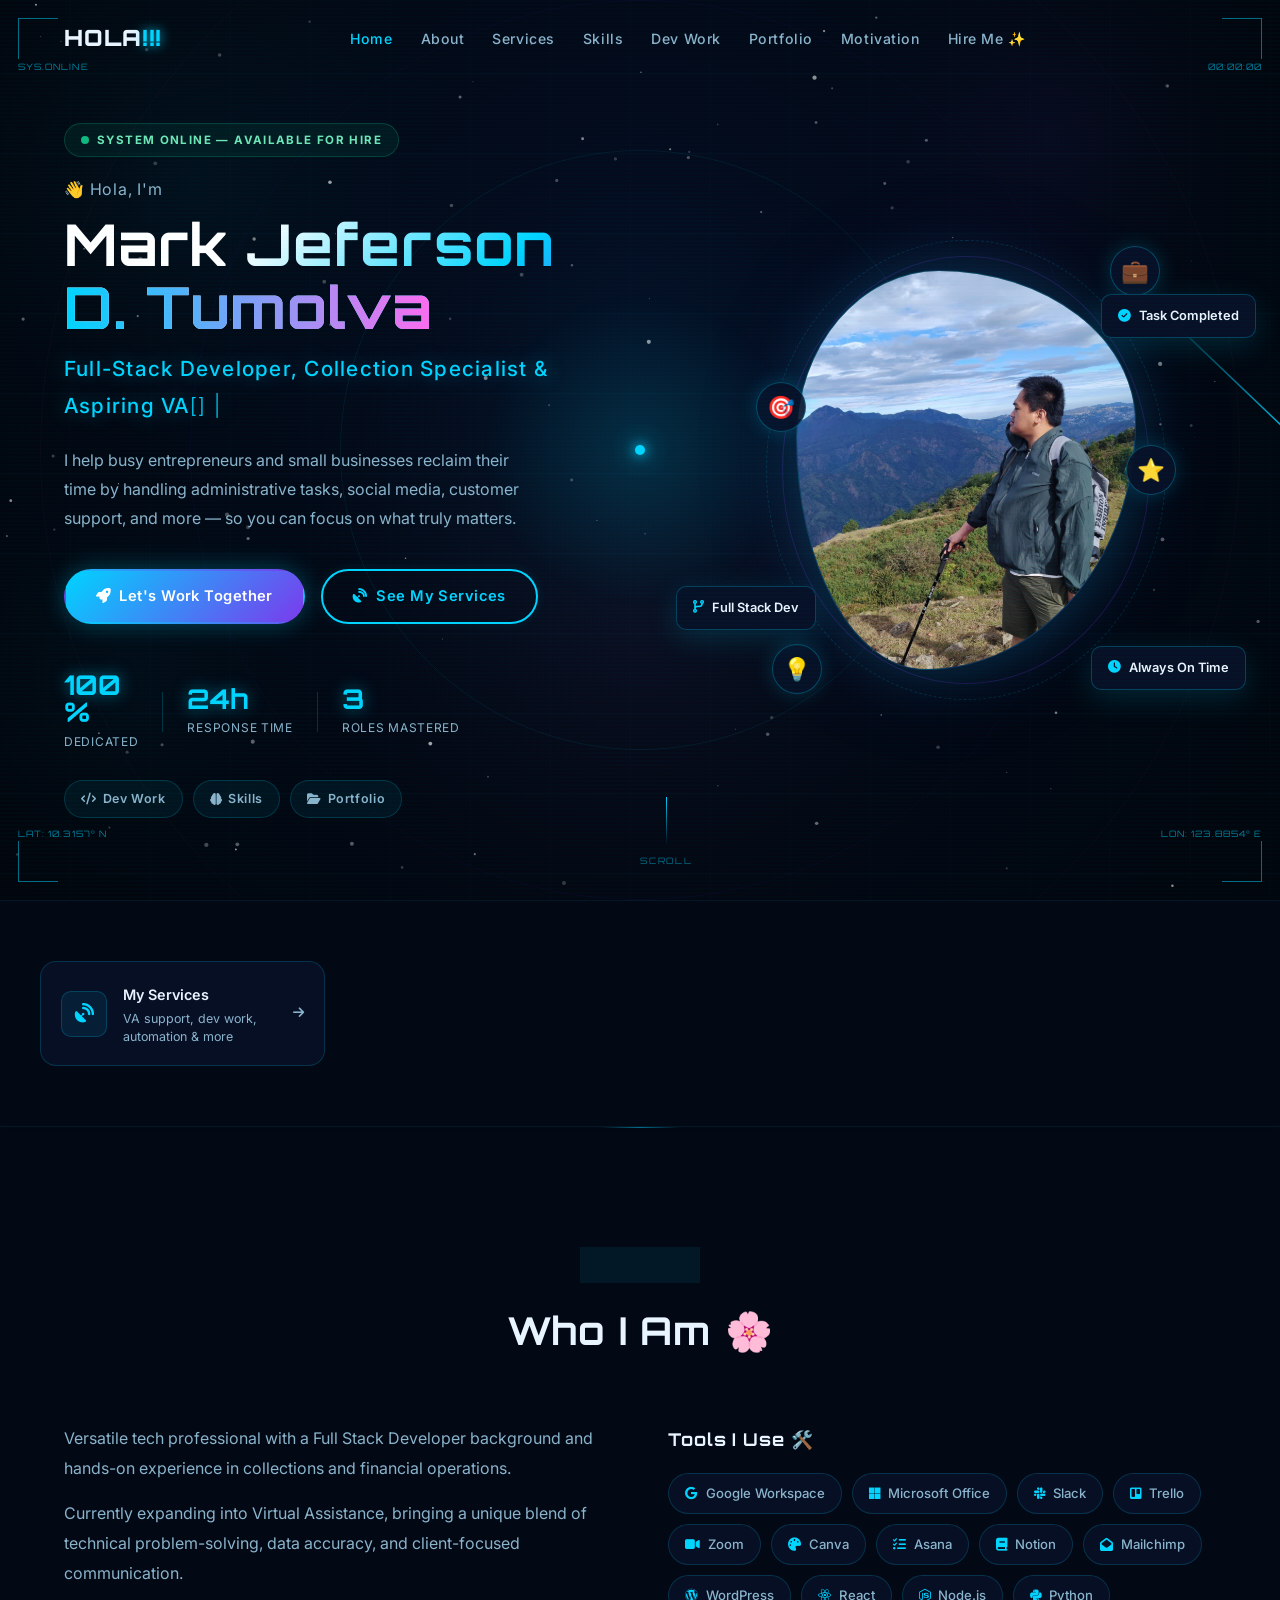
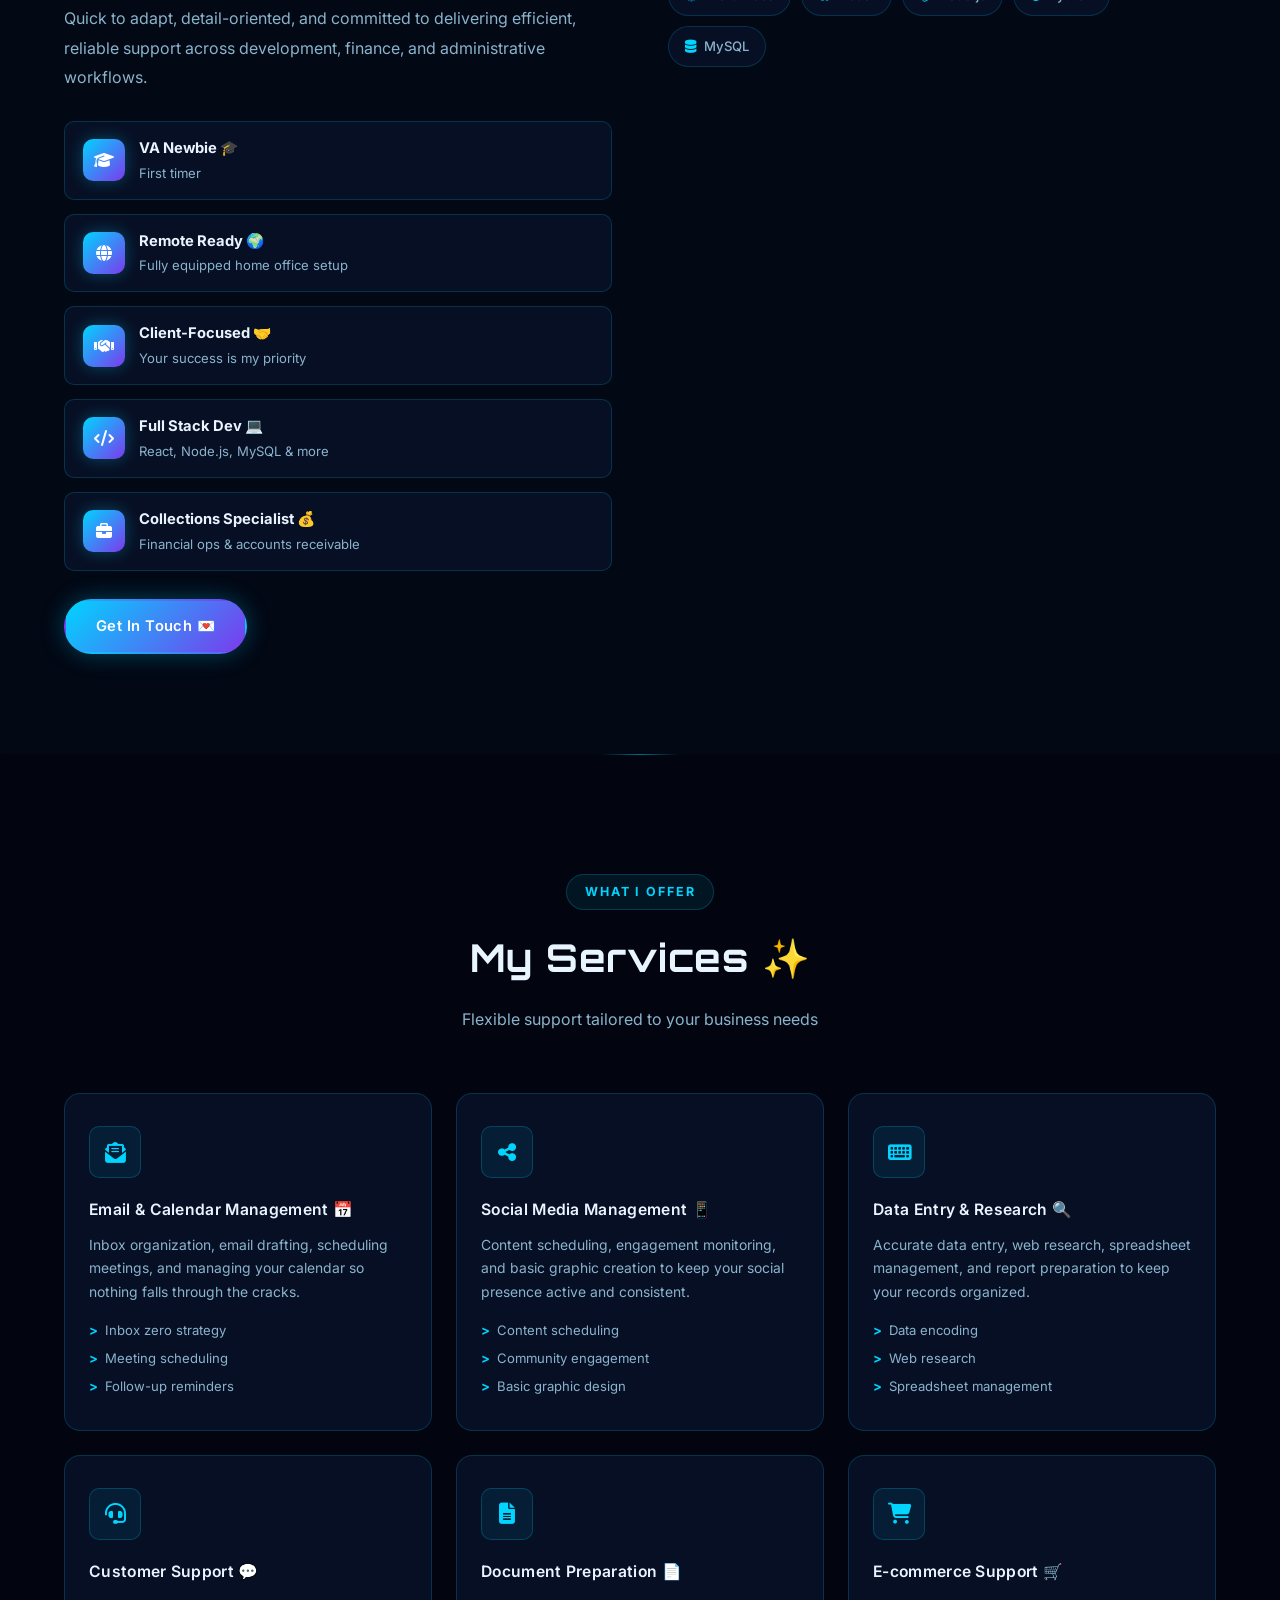
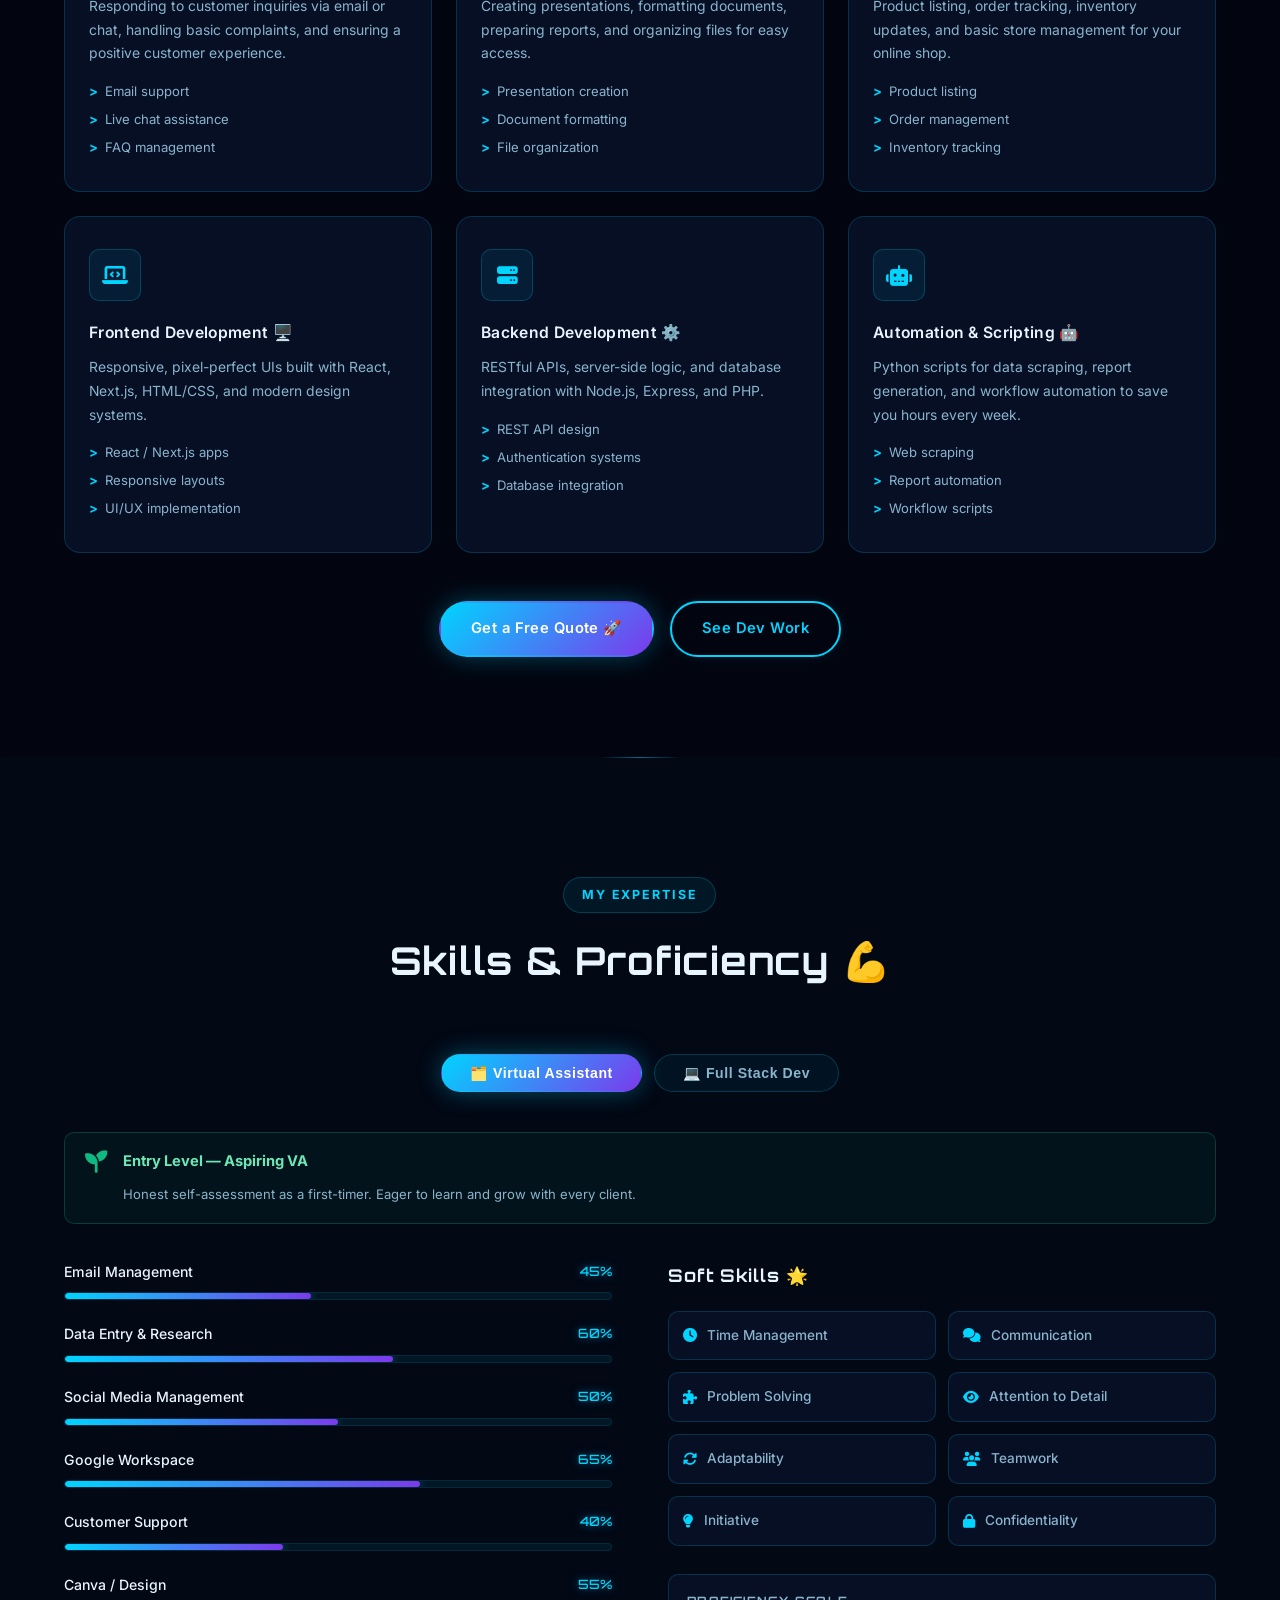
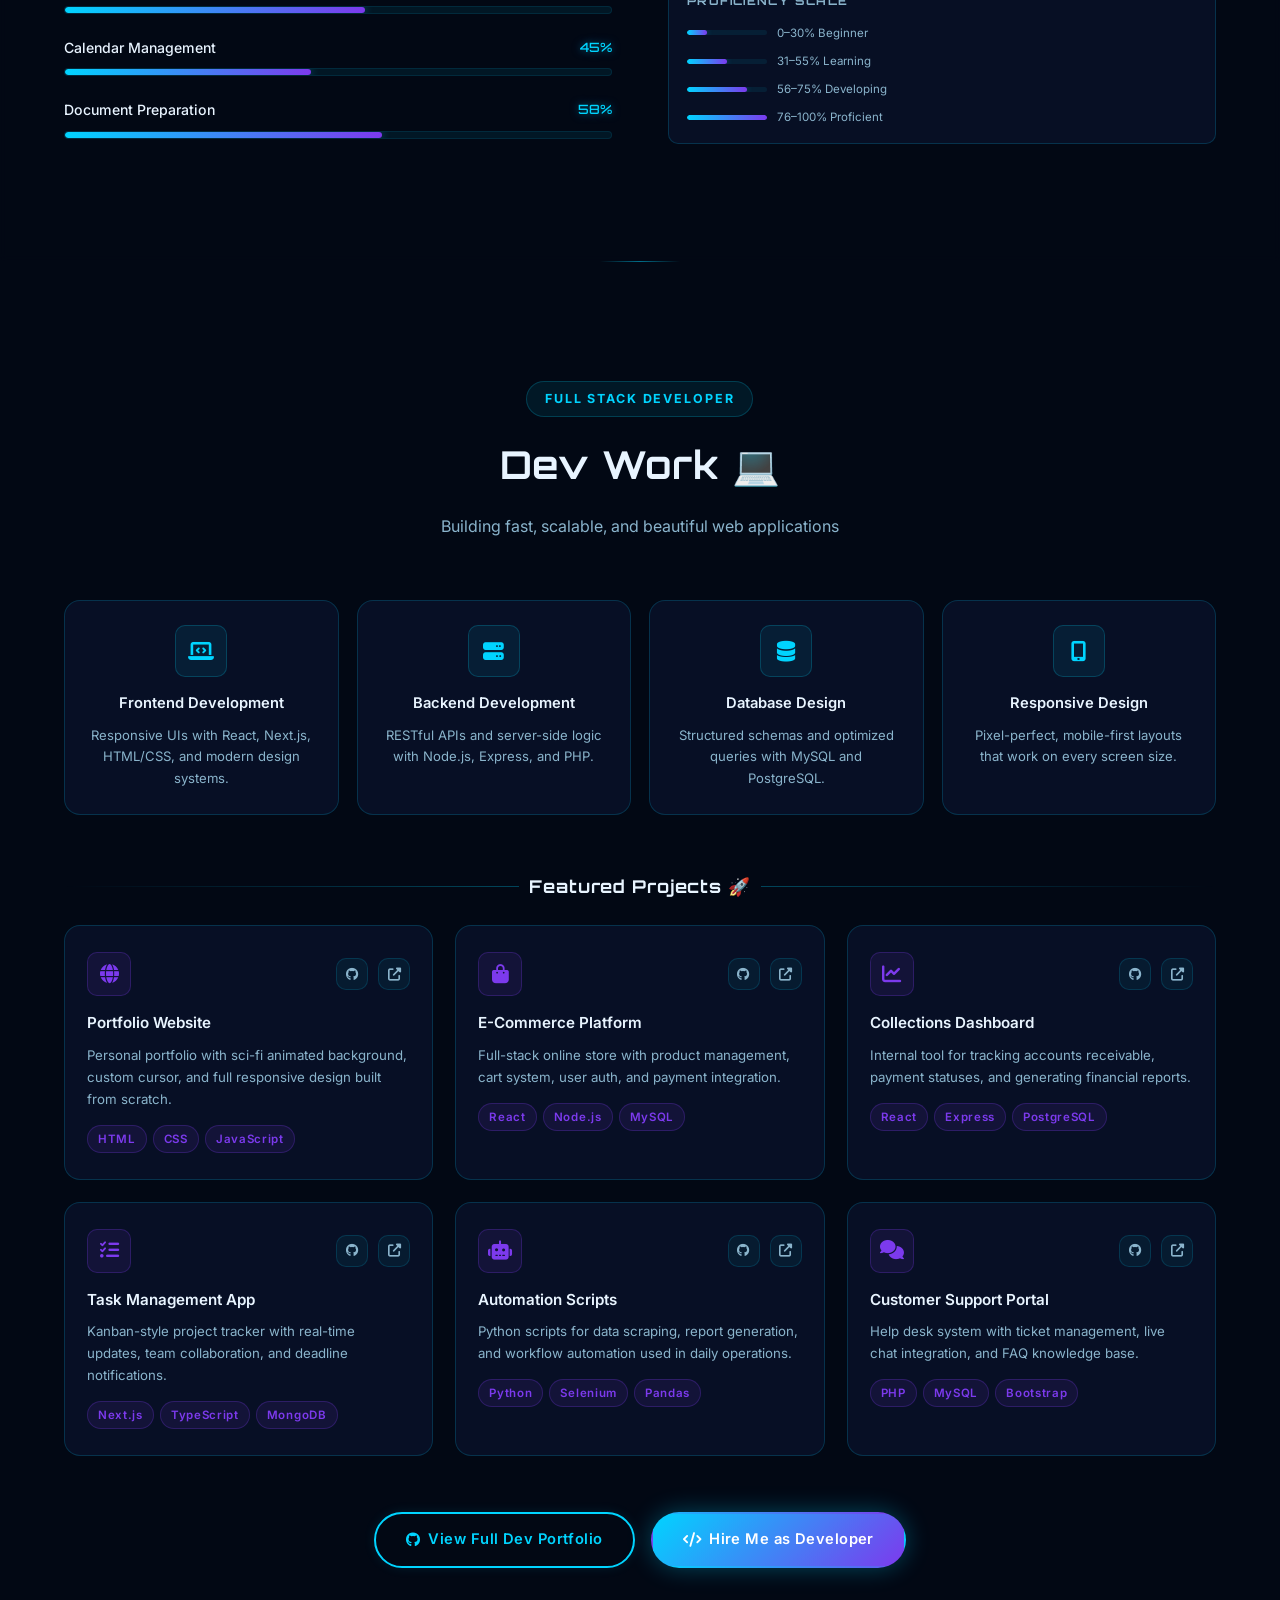
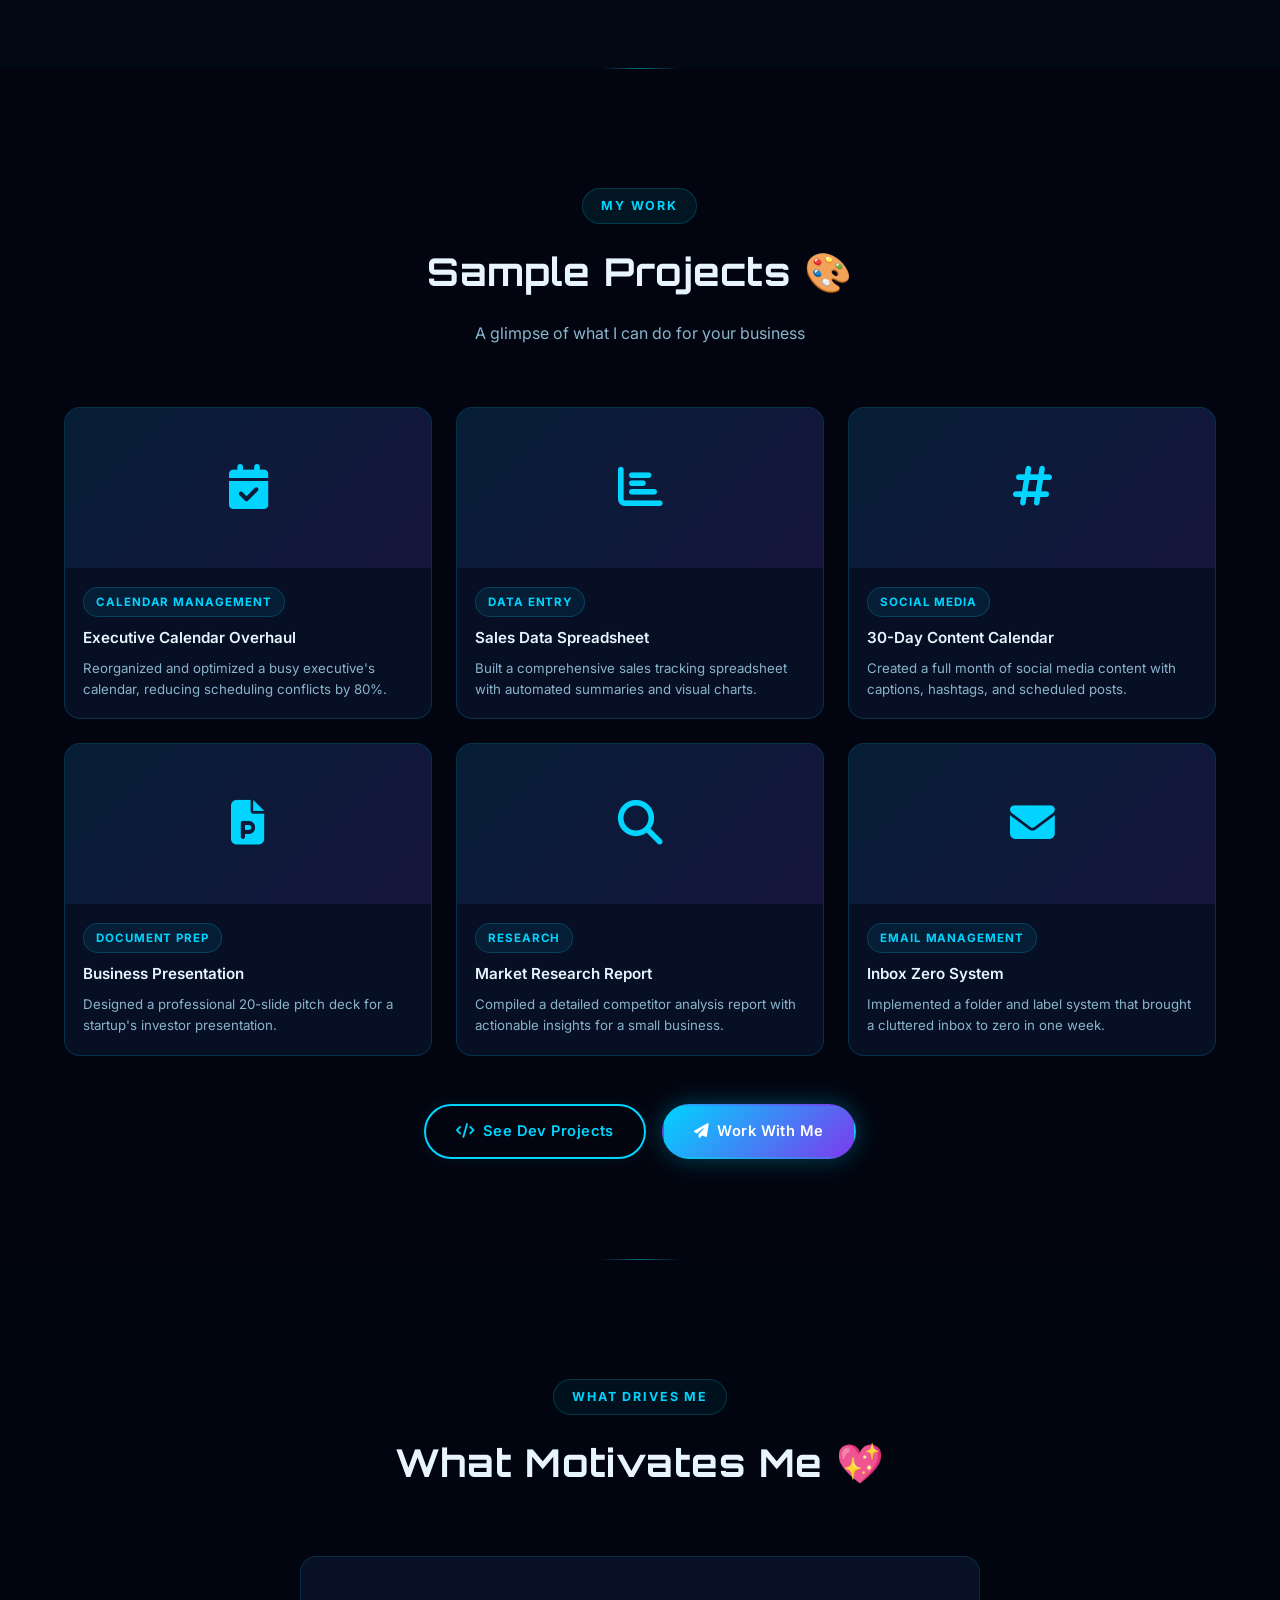
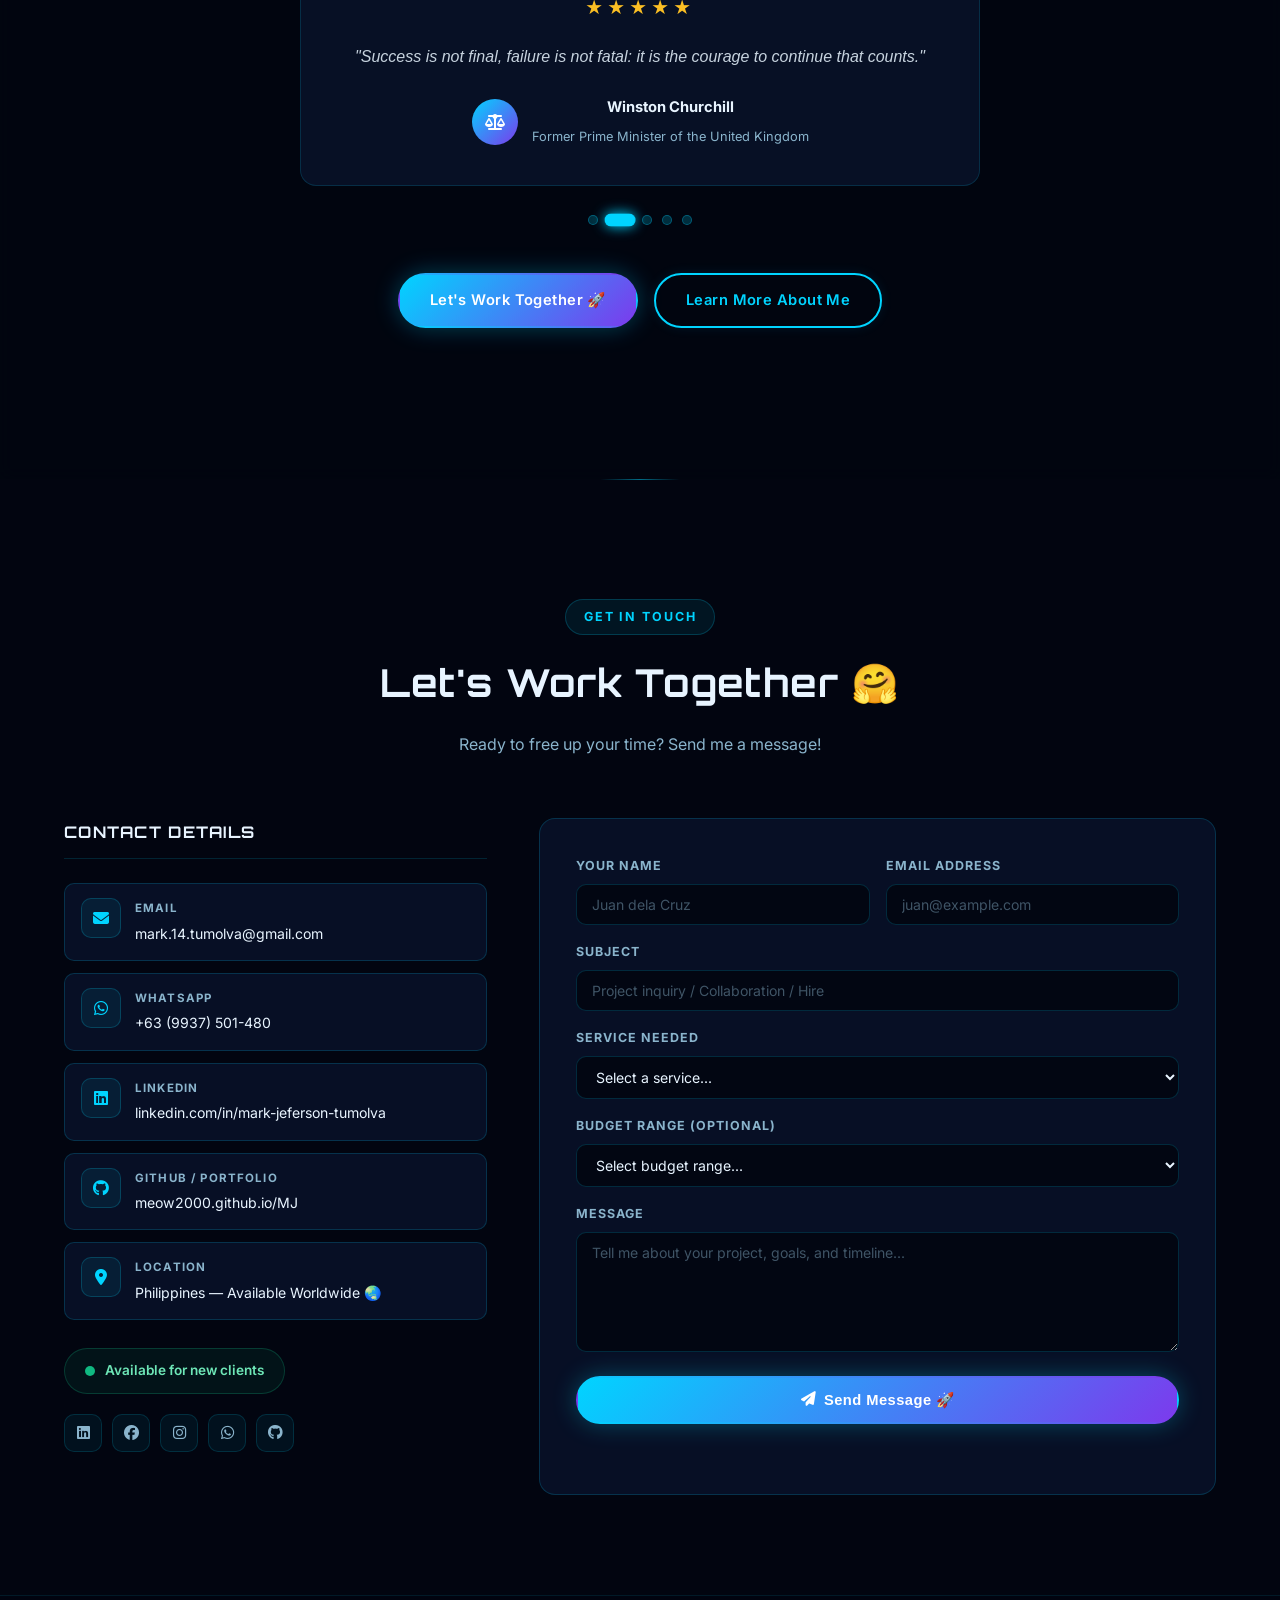
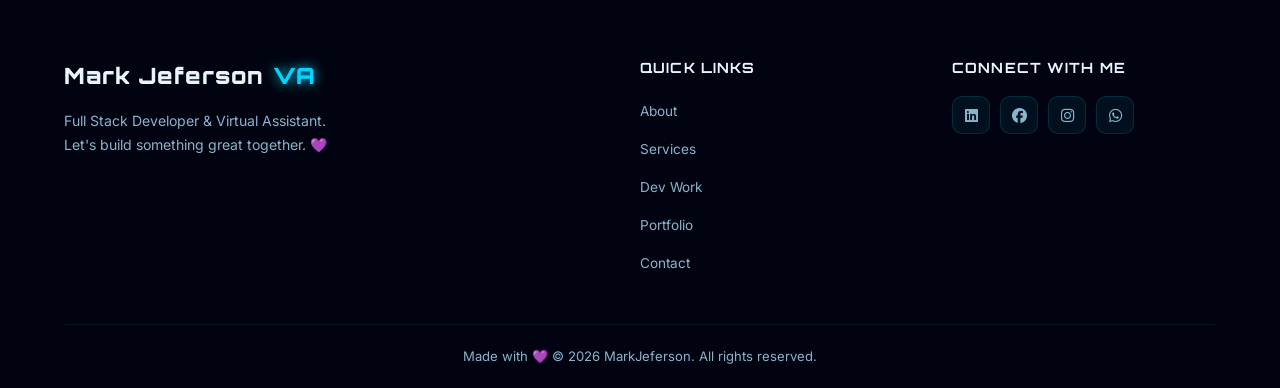
==== commit e504f905: "Update index.html" ====
--- a/index.html
+++ b/index.html
@@ -44,16 +44,16 @@
   <!-- ===== NAVIGATION ===== -->
   <nav class="navbar" id="navbar">
     <div class="nav-container">
-      <a href="index.html" class="nav-logo">HOLA<span>!!!</span></a>
+      <a href="#home" class="nav-logo">HOLA<span>!!!</span></a>
       <ul class="nav-links" id="navLinks">
-        <li><a href="index.html" class="active-page">Home</a></li>
-        <li><a href="pages/about.html">About</a></li>
-        <li><a href="pages/services.html">Services</a></li>
-        <li><a href="pages/skills.html">Skills</a></li>
-        <li><a href="pages/devwork.html">Dev Work</a></li>
-        <li><a href="pages/portfolio.html">Portfolio</a></li>
-        <li><a href="pages/motivation.html">Motivation</a></li>
-        <li><a href="pages/contact.html" class="btn-nav">Hire Me ✨</a></li>
+        <li><a href="#home" class="active-page">Home</a></li>
+        <li><a href="#about">About</a></li>
+        <li><a href="#services">Services</a></li>
+        <li><a href="#skills">Skills</a></li>
+        <li><a href="#devwork">Dev Work</a></li>
+        <li><a href="#portfolio">Portfolio</a></li>
+        <li><a href="#testimonials">Motivation</a></li>
+        <li><a href="#contact" class="btn-nav">Hire Me ✨</a></li>
       </ul>
       <div class="nav-actions">
         <button class="hamburger" id="hamburger" aria-label="Toggle menu">
@@ -97,10 +97,10 @@
       </p>
 
       <div class="hero-cta animate-in" style="--d:0.75s">
-        <a href="pages/contact.html" class="btn btn-primary btn-glow">
+        <a href="#contact" class="btn btn-primary btn-glow">
           <i class="fas fa-rocket"></i> Let's Work Together
         </a>
-        <a href="pages/services.html" class="btn btn-outline">
+        <a href="#services" class="btn btn-outline">
           <i class="fas fa-satellite-dish"></i> See My Services
         </a>
       </div>
@@ -125,9 +125,9 @@
 
       <!-- Quick nav pills -->
       <div class="hero-pills animate-in" style="--d:1.05s">
-        <a href="pages/devwork.html" class="pill"><i class="fas fa-code"></i> Dev Work</a>
-        <a href="pages/skills.html" class="pill"><i class="fas fa-brain"></i> Skills</a>
-        <a href="pages/portfolio.html" class="pill"><i class="fas fa-folder-open"></i> Portfolio</a>
+        <a href="#devwork" class="pill"><i class="fas fa-code"></i> Dev Work</a>
+        <a href="#skills" class="pill"><i class="fas fa-brain"></i> Skills</a>
+        <a href="#portfolio" class="pill"><i class="fas fa-folder-open"></i> Portfolio</a>
       </div>
     </div>
 
@@ -177,7 +177,7 @@
   <!-- ===== QUICK PREVIEW STRIP ===== -->
   <section class="preview-strip">
     <div class="preview-strip-inner">
-      <a href="pages/services.html" class="preview-card reveal-up">
+      <a href="#services" class="preview-card reveal-up">
         <div class="preview-icon"><i class="fas fa-satellite-dish"></i></div>
         <div class="preview-body">
           <h3>My Services</h3>
@@ -185,7 +185,7 @@
         </div>
         <i class="fas fa-arrow-right preview-arrow"></i>
       </a>
-      <a href="pages/devwork.html" class="preview-card reveal-up" style="--rd:80ms">
+      <a href="#devwork" class="preview-card reveal-up" style="--rd:80ms">
         <div class="preview-icon"><i class="fas fa-laptop-code"></i></div>
         <div class="preview-body">
           <h3>Dev Work</h3>
@@ -193,7 +193,7 @@
         </div>
         <i class="fas fa-arrow-right preview-arrow"></i>
       </a>
-      <a href="pages/contact.html" class="preview-card reveal-up" style="--rd:160ms">
+      <a href="#contact" class="preview-card reveal-up" style="--rd:160ms">
         <div class="preview-icon"><i class="fas fa-paper-plane"></i></div>
         <div class="preview-body">
           <h3>Hire Me</h3>
@@ -206,6 +206,544 @@
 
   <canvas id="confettiCanvas"></canvas>
 
+  <!-- ===== ABOUT SECTION ===== -->
+  <section class="about section page-section" id="about">
+    <div class="container">
+      <div class="section-header reveal-up">
+        <p class="section-tag">About Me</p>
+        <h2 class="section-title">Who I Am 🌸</h2>
+      </div>
+      <div class="about-grid">
+        <div class="about-text reveal-left">
+          <p>Versatile tech professional with a Full Stack Developer background and hands-on experience in collections and financial operations.</p>
+          <p>Currently expanding into Virtual Assistance, bringing a unique blend of technical problem-solving, data accuracy, and client-focused communication.</p>
+          <p>Quick to adapt, detail-oriented, and committed to delivering efficient, reliable support across development, finance, and administrative workflows.</p>
+          <div class="about-highlights">
+            <div class="highlight card-reveal" style="--rd:0ms">
+              <i class="fas fa-graduation-cap"></i>
+              <div><strong>VA Newbie 🎓</strong><span>First timer</span></div>
+            </div>
+            <div class="highlight card-reveal" style="--rd:120ms">
+              <i class="fas fa-globe"></i>
+              <div><strong>Remote Ready 🌍</strong><span>Fully equipped home office setup</span></div>
+            </div>
+            <div class="highlight card-reveal" style="--rd:240ms">
+              <i class="fas fa-handshake"></i>
+              <div><strong>Client-Focused 🤝</strong><span>Your success is my priority</span></div>
+            </div>
+            <div class="highlight card-reveal" style="--rd:360ms">
+              <i class="fas fa-code"></i>
+              <div><strong>Full Stack Dev 💻</strong><span>React, Node.js, MySQL &amp; more</span></div>
+            </div>
+            <div class="highlight card-reveal" style="--rd:480ms">
+              <i class="fas fa-briefcase"></i>
+              <div><strong>Collections Specialist 💰</strong><span>Financial ops &amp; accounts receivable</span></div>
+            </div>
+          </div>
+          <a href="#contact" class="btn btn-primary">Get In Touch 💌</a>
+        </div>
+        <div class="about-tools reveal-right">
+          <h3>Tools I Use 🛠️</h3>
+          <div class="tools-grid">
+            <div class="tool-badge card-reveal" style="--rd:0ms"><i class="fab fa-google"></i> Google Workspace</div>
+            <div class="tool-badge card-reveal" style="--rd:60ms"><i class="fab fa-microsoft"></i> Microsoft Office</div>
+            <div class="tool-badge card-reveal" style="--rd:120ms"><i class="fab fa-slack"></i> Slack</div>
+            <div class="tool-badge card-reveal" style="--rd:180ms"><i class="fab fa-trello"></i> Trello</div>
+            <div class="tool-badge card-reveal" style="--rd:240ms"><i class="fas fa-video"></i> Zoom</div>
+            <div class="tool-badge card-reveal" style="--rd:300ms"><i class="fas fa-palette"></i> Canva</div>
+            <div class="tool-badge card-reveal" style="--rd:360ms"><i class="fas fa-tasks"></i> Asana</div>
+            <div class="tool-badge card-reveal" style="--rd:420ms"><i class="fas fa-book"></i> Notion</div>
+            <div class="tool-badge card-reveal" style="--rd:480ms"><i class="fas fa-envelope-open"></i> Mailchimp</div>
+            <div class="tool-badge card-reveal" style="--rd:540ms"><i class="fab fa-wordpress"></i> WordPress</div>
+            <div class="tool-badge card-reveal" style="--rd:600ms"><i class="fab fa-react"></i> React</div>
+            <div class="tool-badge card-reveal" style="--rd:660ms"><i class="fab fa-node-js"></i> Node.js</div>
+            <div class="tool-badge card-reveal" style="--rd:720ms"><i class="fab fa-python"></i> Python</div>
+            <div class="tool-badge card-reveal" style="--rd:780ms"><i class="fas fa-database"></i> MySQL</div>
+          </div>
+        </div>
+      </div>
+    </div>
+  </section>
+
+  <!-- ===== SERVICES SECTION ===== -->
+  <section class="services section page-section" id="services">
+    <div class="container">
+      <div class="section-header reveal-up">
+        <p class="section-tag">What I Offer</p>
+        <h2 class="section-title">My Services ✨</h2>
+        <p class="section-desc">Flexible support tailored to your business needs</p>
+      </div>
+      <div class="services-grid">
+        <div class="service-card card-reveal"><div class="service-icon"><i class="fas fa-envelope-open-text"></i></div><h3>Email &amp; Calendar Management 📅</h3><p>Inbox organization, email drafting, scheduling meetings, and managing your calendar so nothing falls through the cracks.</p><ul><li>Inbox zero strategy</li><li>Meeting scheduling</li><li>Follow-up reminders</li></ul></div>
+        <div class="service-card card-reveal"><div class="service-icon"><i class="fas fa-share-alt"></i></div><h3>Social Media Management 📱</h3><p>Content scheduling, engagement monitoring, and basic graphic creation to keep your social presence active and consistent.</p><ul><li>Content scheduling</li><li>Community engagement</li><li>Basic graphic design</li></ul></div>
+        <div class="service-card card-reveal"><div class="service-icon"><i class="fas fa-keyboard"></i></div><h3>Data Entry &amp; Research 🔍</h3><p>Accurate data entry, web research, spreadsheet management, and report preparation to keep your records organized.</p><ul><li>Data encoding</li><li>Web research</li><li>Spreadsheet management</li></ul></div>
+        <div class="service-card card-reveal"><div class="service-icon"><i class="fas fa-headset"></i></div><h3>Customer Support 💬</h3><p>Responding to customer inquiries via email or chat, handling basic complaints, and ensuring a positive customer experience.</p><ul><li>Email support</li><li>Live chat assistance</li><li>FAQ management</li></ul></div>
+        <div class="service-card card-reveal"><div class="service-icon"><i class="fas fa-file-alt"></i></div><h3>Document Preparation 📄</h3><p>Creating presentations, formatting documents, preparing reports, and organizing files for easy access.</p><ul><li>Presentation creation</li><li>Document formatting</li><li>File organization</li></ul></div>
+        <div class="service-card card-reveal"><div class="service-icon"><i class="fas fa-shopping-cart"></i></div><h3>E-commerce Support 🛒</h3><p>Product listing, order tracking, inventory updates, and basic store management for your online shop.</p><ul><li>Product listing</li><li>Order management</li><li>Inventory tracking</li></ul></div>
+        <div class="service-card card-reveal"><div class="service-icon"><i class="fas fa-laptop-code"></i></div><h3>Frontend Development 🖥️</h3><p>Responsive, pixel-perfect UIs built with React, Next.js, HTML/CSS, and modern design systems.</p><ul><li>React / Next.js apps</li><li>Responsive layouts</li><li>UI/UX implementation</li></ul></div>
+        <div class="service-card card-reveal"><div class="service-icon"><i class="fas fa-server"></i></div><h3>Backend Development ⚙️</h3><p>RESTful APIs, server-side logic, and database integration with Node.js, Express, and PHP.</p><ul><li>REST API design</li><li>Authentication systems</li><li>Database integration</li></ul></div>
+        <div class="service-card card-reveal"><div class="service-icon"><i class="fas fa-robot"></i></div><h3>Automation &amp; Scripting 🤖</h3><p>Python scripts for data scraping, report generation, and workflow automation to save you hours every week.</p><ul><li>Web scraping</li><li>Report automation</li><li>Workflow scripts</li></ul></div>
+      </div>
+      <div class="section-cta reveal-up">
+        <a href="#contact" class="btn btn-primary">Get a Free Quote 🚀</a>
+        <a href="#devwork" class="btn btn-outline">See Dev Work</a>
+      </div>
+    </div>
+  </section>
+
+  <canvas id="confettiCanvas"></canvas>
+
+  <!-- ===== SKILLS SECTION ===== -->
+  <section class="skills section page-section" id="skills">
+    <div class="container">
+      <div class="section-header reveal-up">
+        <p class="section-tag">My Expertise</p>
+        <h2 class="section-title">Skills &amp; Proficiency 💪</h2>
+      </div>
+      <div class="skills-tabs reveal-up">
+        <button class="skills-tab active" data-tab="va">🗂️ Virtual Assistant</button>
+        <button class="skills-tab" data-tab="dev">💻 Full Stack Dev</button>
+      </div>
+      <div class="skills-panel active" id="tab-va">
+        <div class="va-level-badge reveal-up">
+          <i class="fas fa-seedling"></i>
+          <div>
+            <strong>Entry Level — Aspiring VA</strong>
+            <span>Honest self-assessment as a first-timer. Eager to learn and grow with every client.</span>
+          </div>
+        </div>
+        <div class="skills-grid">
+          <div class="skills-bars reveal-left">
+            <div class="skill-item">
+              <div class="skill-info"><span>Email Management</span><span>45%</span></div>
+              <div class="skill-bar"><div class="skill-fill" data-width="45"></div></div>
+            </div>
+            <div class="skill-item">
+              <div class="skill-info"><span>Data Entry &amp; Research</span><span>60%</span></div>
+              <div class="skill-bar"><div class="skill-fill" data-width="60"></div></div>
+            </div>
+            <div class="skill-item">
+              <div class="skill-info"><span>Social Media Management</span><span>50%</span></div>
+              <div class="skill-bar"><div class="skill-fill" data-width="50"></div></div>
+            </div>
+            <div class="skill-item">
+              <div class="skill-info"><span>Google Workspace</span><span>65%</span></div>
+              <div class="skill-bar"><div class="skill-fill" data-width="65"></div></div>
+            </div>
+            <div class="skill-item">
+              <div class="skill-info"><span>Customer Support</span><span>40%</span></div>
+              <div class="skill-bar"><div class="skill-fill" data-width="40"></div></div>
+            </div>
+            <div class="skill-item">
+              <div class="skill-info"><span>Canva / Design</span><span>55%</span></div>
+              <div class="skill-bar"><div class="skill-fill" data-width="55"></div></div>
+            </div>
+            <div class="skill-item">
+              <div class="skill-info"><span>Calendar Management</span><span>45%</span></div>
+              <div class="skill-bar"><div class="skill-fill" data-width="45"></div></div>
+            </div>
+            <div class="skill-item">
+              <div class="skill-info"><span>Document Preparation</span><span>58%</span></div>
+              <div class="skill-bar"><div class="skill-fill" data-width="58"></div></div>
+            </div>
+          </div>
+          <div class="soft-skills reveal-right">
+            <h3>Soft Skills 🌟</h3>
+            <div class="soft-skills-grid">
+              <div class="soft-skill card-reveal"><i class="fas fa-clock"></i> Time Management</div>
+              <div class="soft-skill card-reveal"><i class="fas fa-comments"></i> Communication</div>
+              <div class="soft-skill card-reveal"><i class="fas fa-puzzle-piece"></i> Problem Solving</div>
+              <div class="soft-skill card-reveal"><i class="fas fa-eye"></i> Attention to Detail</div>
+              <div class="soft-skill card-reveal"><i class="fas fa-sync-alt"></i> Adaptability</div>
+              <div class="soft-skill card-reveal"><i class="fas fa-users"></i> Teamwork</div>
+              <div class="soft-skill card-reveal"><i class="fas fa-lightbulb"></i> Initiative</div>
+              <div class="soft-skill card-reveal"><i class="fas fa-lock"></i> Confidentiality</div>
+            </div>
+            <div class="skill-legend reveal-up">
+              <h4>Proficiency Scale</h4>
+              <div class="legend-item">
+                <span class="legend-bar-wrap"><span class="legend-bar" style="width:25%"></span></span>
+                <span>0–30% Beginner</span>
+              </div>
+              <div class="legend-item">
+                <span class="legend-bar-wrap"><span class="legend-bar" style="width:50%"></span></span>
+                <span>31–55% Learning</span>
+              </div>
+              <div class="legend-item">
+                <span class="legend-bar-wrap"><span class="legend-bar" style="width:75%"></span></span>
+                <span>56–75% Developing</span>
+              </div>
+              <div class="legend-item">
+                <span class="legend-bar-wrap"><span class="legend-bar" style="width:100%"></span></span>
+                <span>76–100% Proficient</span>
+              </div>
+            </div>
+          </div>
+        </div>
+      </div>
+      <div class="skills-panel" id="tab-dev">
+        <div class="dev-intro reveal-up">
+          <div class="dev-intro-icon"><i class="fas fa-laptop-code"></i></div>
+          <div class="dev-intro-text">
+            <h3>Full Stack Developer</h3>
+            <p>Building end-to-end web applications — from pixel-perfect frontends to scalable backends and optimized databases.</p>
+          </div>
+          <a href="#devwork" class="btn btn-outline dev-intro-btn">
+            <i class="fas fa-external-link-alt"></i> View Dev Projects
+          </a>
+        </div>
+        <div class="skills-grid">
+          <div class="skills-bars reveal-left">
+            <p class="skill-category-label">⚡ Frontend</p>
+            <div class="skill-item">
+              <div class="skill-info"><span><i class="fab fa-html5"></i> HTML5 / CSS3</span><span>95%</span></div>
+              <div class="skill-bar"><div class="skill-fill dev-fill" data-width="95"></div></div>
+            </div>
+            <div class="skill-item">
+              <div class="skill-info"><span><i class="fab fa-js-square"></i> JavaScript / TypeScript</span><span>88%</span></div>
+              <div class="skill-bar"><div class="skill-fill dev-fill" data-width="88"></div></div>
+            </div>
+            <div class="skill-item">
+              <div class="skill-info"><span><i class="fab fa-react"></i> React / Next.js</span><span>85%</span></div>
+              <div class="skill-bar"><div class="skill-fill dev-fill" data-width="85"></div></div>
+            </div>
+            <p class="skill-category-label">🔧 Backend</p>
+            <div class="skill-item">
+              <div class="skill-info"><span><i class="fab fa-node-js"></i> Node.js / Express</span><span>82%</span></div>
+              <div class="skill-bar"><div class="skill-fill dev-fill" data-width="82"></div></div>
+            </div>
+            <div class="skill-item">
+              <div class="skill-info"><span><i class="fab fa-python"></i> Python / Flask</span><span>78%</span></div>
+              <div class="skill-bar"><div class="skill-fill dev-fill" data-width="78"></div></div>
+            </div>
+            <div class="skill-item">
+              <div class="skill-info"><span><i class="fab fa-php"></i> PHP / Laravel</span><span>75%</span></div>
+              <div class="skill-bar"><div class="skill-fill dev-fill" data-width="75"></div></div>
+            </div>
+            <p class="skill-category-label">🗄️ Database &amp; DevOps</p>
+            <div class="skill-item">
+              <div class="skill-info"><span><i class="fas fa-database"></i> MySQL / PostgreSQL</span><span>80%</span></div>
+              <div class="skill-bar"><div class="skill-fill dev-fill" data-width="80"></div></div>
+            </div>
+            <div class="skill-item">
+              <div class="skill-info"><span><i class="fab fa-git-alt"></i> Git / GitHub</span><span>90%</span></div>
+              <div class="skill-bar"><div class="skill-fill dev-fill" data-width="90"></div></div>
+            </div>
+            <div class="skill-item">
+              <div class="skill-info"><span><i class="fab fa-docker"></i> Docker / CI-CD</span><span>70%</span></div>
+              <div class="skill-bar"><div class="skill-fill dev-fill" data-width="70"></div></div>
+            </div>
+          </div>
+          <div class="dev-stack-col reveal-right">
+            <h3>Tech Stack 🔧</h3>
+            <div class="stack-group card-reveal">
+              <div class="stack-group-label"><i class="fas fa-desktop"></i> Frontend</div>
+              <div class="stack-badges">
+                <div class="stack-badge"><i class="fab fa-html5" style="color:#e34f26"></i><span>HTML5</span></div>
+                <div class="stack-badge"><i class="fab fa-css3-alt" style="color:#1572b6"></i><span>CSS3</span></div>
+                <div class="stack-badge"><i class="fab fa-js-square" style="color:#f7df1e"></i><span>JavaScript</span></div>
+                <div class="stack-badge"><i class="fab fa-react" style="color:#61dafb"></i><span>React</span></div>
+                <div class="stack-badge"><i class="fas fa-layer-group" style="color:#00d4ff"></i><span>Next.js</span></div>
+                <div class="stack-badge"><i class="fab fa-sass" style="color:#cc6699"></i><span>Sass</span></div>
+              </div>
+            </div>
+            <div class="stack-group card-reveal" style="--rd:100ms">
+              <div class="stack-group-label"><i class="fas fa-server"></i> Backend</div>
+              <div class="stack-badges">
+                <div class="stack-badge"><i class="fab fa-node-js" style="color:#68a063"></i><span>Node.js</span></div>
+                <div class="stack-badge"><i class="fas fa-bolt" style="color:#00d4ff"></i><span>Express</span></div>
+                <div class="stack-badge"><i class="fab fa-python" style="color:#3776ab"></i><span>Python</span></div>
+                <div class="stack-badge"><i class="fab fa-php" style="color:#777bb4"></i><span>PHP</span></div>
+                <div class="stack-badge"><i class="fas fa-leaf" style="color:#68a063"></i><span>REST API</span></div>
+              </div>
+            </div>
+            <div class="stack-group card-reveal" style="--rd:200ms">
+              <div class="stack-group-label"><i class="fas fa-database"></i> Database &amp; Cloud</div>
+              <div class="stack-badges">
+                <div class="stack-badge"><i class="fas fa-database" style="color:#00758f"></i><span>MySQL</span></div>
+                <div class="stack-badge"><i class="fas fa-elephant" style="color:#336791"></i><span>PostgreSQL</span></div>
+                <div class="stack-badge"><i class="fas fa-leaf" style="color:#4db33d"></i><span>MongoDB</span></div>
+                <div class="stack-badge"><i class="fab fa-docker" style="color:#2496ed"></i><span>Docker</span></div>
+                <div class="stack-badge"><i class="fab fa-aws" style="color:#ff9900"></i><span>AWS</span></div>
+              </div>
+            </div>
+            <div class="stack-group card-reveal" style="--rd:300ms">
+              <div class="stack-group-label"><i class="fas fa-tools"></i> Tools &amp; Workflow</div>
+              <div class="stack-badges">
+                <div class="stack-badge"><i class="fab fa-git-alt" style="color:#f05032"></i><span>Git</span></div>
+                <div class="stack-badge"><i class="fab fa-github" style="color:#e8f4ff"></i><span>GitHub</span></div>
+                <div class="stack-badge"><i class="fas fa-terminal" style="color:#00d4ff"></i><span>VS Code</span></div>
+                <div class="stack-badge"><i class="fas fa-vial" style="color:#ff6bef"></i><span>Postman</span></div>
+                <div class="stack-badge"><i class="fab fa-figma" style="color:#f24e1e"></i><span>Figma</span></div>
+              </div>
+            </div>
+          </div>
+        </div>
+        <div class="dev-learning reveal-up">
+          <h3 class="dev-learning-title"><i class="fas fa-graduation-cap"></i> Currently Learning &amp; Exploring</h3>
+          <div class="learning-grid">
+            <div class="learning-card card-reveal">
+              <div class="learning-icon"><i class="fab fa-react"></i></div>
+              <div class="learning-body">
+                <strong>React Native</strong>
+                <span>Mobile app development for iOS &amp; Android</span>
+                <div class="learning-bar"><div class="learning-fill" style="width:45%"></div></div>
+              </div>
+            </div>
+            <div class="learning-card card-reveal" style="--rd:80ms">
+              <div class="learning-icon"><i class="fas fa-brain"></i></div>
+              <div class="learning-body">
+                <strong>AI / Machine Learning</strong>
+                <span>Python, TensorFlow basics &amp; LLM integration</span>
+                <div class="learning-bar"><div class="learning-fill" style="width:30%"></div></div>
+              </div>
+            </div>
+            <div class="learning-card card-reveal" style="--rd:160ms">
+              <div class="learning-icon"><i class="fas fa-cloud"></i></div>
+              <div class="learning-body">
+                <strong>Cloud Architecture</strong>
+                <span>AWS services, serverless &amp; microservices</span>
+                <div class="learning-bar"><div class="learning-fill" style="width:40%"></div></div>
+              </div>
+            </div>
+            <div class="learning-card card-reveal" style="--rd:240ms">
+              <div class="learning-icon"><i class="fas fa-shield-alt"></i></div>
+              <div class="learning-body">
+                <strong>Web Security</strong>
+                <span>OWASP, auth patterns &amp; secure coding</span>
+                <div class="learning-bar"><div class="learning-fill" style="width:55%"></div></div>
+              </div>
+            </div>
+          </div>
+        </div>
+        <div class="dev-skills-cta reveal-up">
+          <a href="#devwork" class="btn btn-primary">
+            <i class="fas fa-rocket"></i> See My Dev Projects
+          </a>
+          <a href="#contact" class="btn btn-outline">
+            <i class="fas fa-code"></i> Hire Me as Developer
+          </a>
+        </div>
+      </div>
+    </div>
+  </section>
+
+  <canvas id="confettiCanvas"></canvas>
+
+  <!-- ===== DEV WORK SECTION ===== -->
+  <section class="devwork section page-section" id="devwork">
+    <div class="container">
+      <div class="section-header reveal-up">
+        <p class="section-tag">Full Stack Developer</p>
+        <h2 class="section-title">Dev Work 💻</h2>
+        <p class="section-desc">Building fast, scalable, and beautiful web applications</p>
+      </div>
+      <div class="dev-services reveal-up">
+        <div class="dev-service-card card-reveal"><div class="dev-service-icon"><i class="fas fa-laptop-code"></i></div><h4>Frontend Development</h4><p>Responsive UIs with React, Next.js, HTML/CSS, and modern design systems.</p></div>
+        <div class="dev-service-card card-reveal" style="--rd:100ms"><div class="dev-service-icon"><i class="fas fa-server"></i></div><h4>Backend Development</h4><p>RESTful APIs and server-side logic with Node.js, Express, and PHP.</p></div>
+        <div class="dev-service-card card-reveal" style="--rd:200ms"><div class="dev-service-icon"><i class="fas fa-database"></i></div><h4>Database Design</h4><p>Structured schemas and optimized queries with MySQL and PostgreSQL.</p></div>
+        <div class="dev-service-card card-reveal" style="--rd:300ms"><div class="dev-service-icon"><i class="fas fa-mobile-alt"></i></div><h4>Responsive Design</h4><p>Pixel-perfect, mobile-first layouts that work on every screen size.</p></div>
+      </div>
+      <h3 class="dev-projects-title reveal-up">Featured Projects 🚀</h3>
+      <div class="dev-grid">
+        <div class="dev-card card-reveal"><div class="dev-card-header"><div class="dev-card-icon"><i class="fas fa-globe"></i></div><div class="dev-card-links"><a href="#" aria-label="GitHub"><i class="fab fa-github"></i></a><a href="#" aria-label="Live Demo"><i class="fas fa-external-link-alt"></i></a></div></div><h4>Portfolio Website</h4><p>Personal portfolio with sci-fi animated background, custom cursor, and full responsive design built from scratch.</p><div class="dev-tags"><span>HTML</span><span>CSS</span><span>JavaScript</span></div></div>
+        <div class="dev-card card-reveal" style="--rd:90ms"><div class="dev-card-header"><div class="dev-card-icon"><i class="fas fa-shopping-bag"></i></div><div class="dev-card-links"><a href="#" aria-label="GitHub"><i class="fab fa-github"></i></a><a href="#" aria-label="Live Demo"><i class="fas fa-external-link-alt"></i></a></div></div><h4>E-Commerce Platform</h4><p>Full-stack online store with product management, cart system, user auth, and payment integration.</p><div class="dev-tags"><span>React</span><span>Node.js</span><span>MySQL</span></div></div>
+        <div class="dev-card card-reveal" style="--rd:180ms"><div class="dev-card-header"><div class="dev-card-icon"><i class="fas fa-chart-line"></i></div><div class="dev-card-links"><a href="#" aria-label="GitHub"><i class="fab fa-github"></i></a><a href="#" aria-label="Live Demo"><i class="fas fa-external-link-alt"></i></a></div></div><h4>Collections Dashboard</h4><p>Internal tool for tracking accounts receivable, payment statuses, and generating financial reports.</p><div class="dev-tags"><span>React</span><span>Express</span><span>PostgreSQL</span></div></div>
+        <div class="dev-card card-reveal" style="--rd:270ms"><div class="dev-card-header"><div class="dev-card-icon"><i class="fas fa-tasks"></i></div><div class="dev-card-links"><a href="#" aria-label="GitHub"><i class="fab fa-github"></i></a><a href="#" aria-label="Live Demo"><i class="fas fa-external-link-alt"></i></a></div></div><h4>Task Management App</h4><p>Kanban-style project tracker with real-time updates, team collaboration, and deadline notifications.</p><div class="dev-tags"><span>Next.js</span><span>TypeScript</span><span>MongoDB</span></div></div>
+        <div class="dev-card card-reveal" style="--rd:360ms"><div class="dev-card-header"><div class="dev-card-icon"><i class="fas fa-robot"></i></div><div class="dev-card-links"><a href="#" aria-label="GitHub"><i class="fab fa-github"></i></a><a href="#" aria-label="Live Demo"><i class="fas fa-external-link-alt"></i></a></div></div><h4>Automation Scripts</h4><p>Python scripts for data scraping, report generation, and workflow automation used in daily operations.</p><div class="dev-tags"><span>Python</span><span>Selenium</span><span>Pandas</span></div></div>
+        <div class="dev-card card-reveal" style="--rd:450ms"><div class="dev-card-header"><div class="dev-card-icon"><i class="fas fa-comments"></i></div><div class="dev-card-links"><a href="#" aria-label="GitHub"><i class="fab fa-github"></i></a><a href="#" aria-label="Live Demo"><i class="fas fa-external-link-alt"></i></a></div></div><h4>Customer Support Portal</h4><p>Help desk system with ticket management, live chat integration, and FAQ knowledge base.</p><div class="dev-tags"><span>PHP</span><span>MySQL</span><span>Bootstrap</span></div></div>
+      </div>
+      <div class="dev-cta reveal-up">
+        <a href="https://meow2000.github.io/MJ/" target="_blank" rel="noopener" class="btn btn-outline"><i class="fab fa-github"></i> View Full Dev Portfolio</a>
+        <a href="#contact" class="btn btn-primary"><i class="fas fa-code"></i> Hire Me as Developer</a>
+      </div>
+    </div>
+  </section>
+
+  <canvas id="confettiCanvas"></canvas>
+
+  <!-- ===== PORTFOLIO SECTION ===== -->
+  <section class="portfolio section page-section" id="portfolio">
+    <div class="container">
+      <div class="section-header reveal-up">
+        <p class="section-tag">My Work</p>
+        <h2 class="section-title">Sample Projects 🎨</h2>
+        <p class="section-desc">A glimpse of what I can do for your business</p>
+      </div>
+      <div class="portfolio-grid">
+        <div class="portfolio-card card-reveal"><div class="portfolio-img"><div class="portfolio-placeholder"><i class="fas fa-calendar-check"></i></div></div><div class="portfolio-info"><span class="portfolio-tag">Calendar Management</span><h3>Executive Calendar Overhaul</h3><p>Reorganized and optimized a busy executive's calendar, reducing scheduling conflicts by 80%.</p></div></div>
+        <div class="portfolio-card card-reveal"><div class="portfolio-img"><div class="portfolio-placeholder"><i class="fas fa-chart-bar"></i></div></div><div class="portfolio-info"><span class="portfolio-tag">Data Entry</span><h3>Sales Data Spreadsheet</h3><p>Built a comprehensive sales tracking spreadsheet with automated summaries and visual charts.</p></div></div>
+        <div class="portfolio-card card-reveal"><div class="portfolio-img"><div class="portfolio-placeholder"><i class="fas fa-hashtag"></i></div></div><div class="portfolio-info"><span class="portfolio-tag">Social Media</span><h3>30-Day Content Calendar</h3><p>Created a full month of social media content with captions, hashtags, and scheduled posts.</p></div></div>
+        <div class="portfolio-card card-reveal"><div class="portfolio-img"><div class="portfolio-placeholder"><i class="fas fa-file-powerpoint"></i></div></div><div class="portfolio-info"><span class="portfolio-tag">Document Prep</span><h3>Business Presentation</h3><p>Designed a professional 20-slide pitch deck for a startup's investor presentation.</p></div></div>
+        <div class="portfolio-card card-reveal"><div class="portfolio-img"><div class="portfolio-placeholder"><i class="fas fa-search"></i></div></div><div class="portfolio-info"><span class="portfolio-tag">Research</span><h3>Market Research Report</h3><p>Compiled a detailed competitor analysis report with actionable insights for a small business.</p></div></div>
+        <div class="portfolio-card card-reveal"><div class="portfolio-img"><div class="portfolio-placeholder"><i class="fas fa-envelope"></i></div></div><div class="portfolio-info"><span class="portfolio-tag">Email Management</span><h3>Inbox Zero System</h3><p>Implemented a folder and label system that brought a cluttered inbox to zero in one week.</p></div></div>
+      </div>
+      <div class="section-cta reveal-up">
+        <a href="#devwork" class="btn btn-outline"><i class="fas fa-code"></i> See Dev Projects</a>
+        <a href="#contact" class="btn btn-primary"><i class="fas fa-paper-plane"></i> Work With Me</a>
+      </div>
+    </div>
+  </section>
+
+  <canvas id="confettiCanvas"></canvas>
+
+  <!-- ===== TESTIMONIALS/MOTIVATION SECTION ===== -->
+  <section class="testimonials section page-section" id="testimonials">
+    <div class="container">
+      <div class="section-header reveal-up">
+        <p class="section-tag">What Drives Me</p>
+        <h2 class="section-title">What Motivates Me 💖</h2>
+      </div>
+      <div class="testimonials-slider reveal-up" id="testimonialsSlider">
+        <div class="testimonial-card active">
+          <div class="stars">★★★★★</div>
+          <p class="testimonial-text">"The best way to predict your future is to create it."</p>
+          <div class="testimonial-author"><div class="author-avatar"><i class="fas fa-briefcase"></i></div><div><strong>Peter Drucker</strong><span>Austrian-American author, educator, and consultant</span></div></div>
+        </div>
+        <div class="testimonial-card">
+          <div class="stars">★★★★★</div>
+          <p class="testimonial-text">"Success is not final, failure is not fatal: it is the courage to continue that counts."</p>
+          <div class="testimonial-author"><div class="author-avatar"><i class="fas fa-balance-scale"></i></div><div><strong>Winston Churchill</strong><span>Former Prime Minister of the United Kingdom</span></div></div>
+        </div>
+        <div class="testimonial-card">
+          <div class="stars">★★★★★</div>
+          <p class="testimonial-text">"The secret of getting ahead is getting started."</p>
+          <div class="testimonial-author"><div class="author-avatar"><i class="fas fa-pen"></i></div><div><strong>Mark Twain</strong><span>American author and humorist</span></div></div>
+        </div>
+        <div class="testimonial-card">
+          <div class="stars">★★★★★</div>
+          <p class="testimonial-text">"Code is like humor. When you have to explain it, it's bad."</p>
+          <div class="testimonial-author"><div class="author-avatar"><i class="fas fa-code"></i></div><div><strong>Cory House</strong><span>Software architect and developer</span></div></div>
+        </div>
+        <div class="testimonial-card">
+          <div class="stars">★★★★★</div>
+          <p class="testimonial-text">"The only way to do great work is to love what you do."</p>
+          <div class="testimonial-author"><div class="author-avatar"><i class="fas fa-apple-alt"></i></div><div><strong>Steve Jobs</strong><span>Co-founder of Apple Inc.</span></div></div>
+        </div>
+      </div>
+      <div class="slider-dots reveal-up" id="sliderDots">
+        <span class="dot active" data-index="0"></span>
+        <span class="dot" data-index="1"></span>
+        <span class="dot" data-index="2"></span>
+        <span class="dot" data-index="3"></span>
+        <span class="dot" data-index="4"></span>
+      </div>
+      <div class="section-cta reveal-up">
+        <a href="#contact" class="btn btn-primary">Let's Work Together 🚀</a>
+        <a href="#about" class="btn btn-outline">Learn More About Me</a>
+      </div>
+    </div>
+  </section>
+
+  <canvas id="confettiCanvas"></canvas>
+
+  <!-- ===== CONTACT SECTION ===== -->
+  <section class="contact section page-section" id="contact">
+    <div class="container">
+      <div class="section-header reveal-up">
+        <p class="section-tag">Get In Touch</p>
+        <h2 class="section-title">Let's Work Together 🤗</h2>
+        <p class="section-desc">Ready to free up your time? Send me a message!</p>
+      </div>
+      <div class="contact-grid">
+        <div class="contact-info reveal-left">
+          <h3>Contact Details</h3>
+          <div class="contact-item">
+            <div class="contact-item-icon"><i class="fas fa-envelope"></i></div>
+            <div class="contact-item-body"><strong>Email</strong><a href="mailto:mark.14.tumolva@gmail.com">mark.14.tumolva@gmail.com</a></div>
+          </div>
+          <div class="contact-item">
+            <div class="contact-item-icon"><i class="fab fa-whatsapp"></i></div>
+            <div class="contact-item-body"><strong>WhatsApp</strong><a href="https://wa.me/+639937501480">+63 (9937) 501-480</a></div>
+          </div>
+          <div class="contact-item">
+            <div class="contact-item-icon"><i class="fab fa-linkedin"></i></div>
+            <div class="contact-item-body"><strong>LinkedIn</strong><a href="https://www.linkedin.com/in/mark-jeferson-tumolva-b096771b2/" target="_blank" rel="noopener">linkedin.com/in/mark-jeferson-tumolva</a></div>
+          </div>
+          <div class="contact-item">
+            <div class="contact-item-icon"><i class="fab fa-github"></i></div>
+            <div class="contact-item-body"><strong>GitHub / Portfolio</strong><a href="https://meow2000.github.io/MJ/" target="_blank" rel="noopener">meow2000.github.io/MJ</a></div>
+          </div>
+          <div class="contact-item">
+            <div class="contact-item-icon"><i class="fas fa-map-marker-alt"></i></div>
+            <div class="contact-item-body"><strong>Location</strong><span>Philippines — Available Worldwide 🌏</span></div>
+          </div>
+          <div class="availability-badge"><span class="pulse"></span> Available for new clients</div>
+          <div class="contact-socials">
+            <a href="https://www.linkedin.com/in/mark-jeferson-tumolva-b096771b2/" target="_blank" rel="noopener" aria-label="LinkedIn"><i class="fab fa-linkedin"></i></a>
+            <a href="https://www.facebook.com/corei9.9000k" target="_blank" rel="noopener" aria-label="Facebook"><i class="fab fa-facebook"></i></a>
+            <a href="https://www.instagram.com/meliul_2" target="_blank" rel="noopener" aria-label="Instagram"><i class="fab fa-instagram"></i></a>
+            <a href="https://wa.me/+639937501480" aria-label="WhatsApp"><i class="fab fa-whatsapp"></i></a>
+            <a href="https://meow2000.github.io/MJ/" target="_blank" rel="noopener" aria-label="GitHub"><i class="fab fa-github"></i></a>
+          </div>
+        </div>
+        <form class="contact-form reveal-right" id="contactForm" novalidate>
+          <div class="form-row">
+            <div class="form-group"><label for="name">Your Name</label><input type="text" id="name" name="name" placeholder="Juan dela Cruz" required /></div>
+            <div class="form-group"><label for="email">Email Address</label><input type="email" id="email" name="email" placeholder="juan@example.com" required /></div>
+          </div>
+          <div class="form-group"><label for="subject">Subject</label><input type="text" id="subject" name="subject" placeholder="Project inquiry / Collaboration / Hire" /></div>
+          <div class="form-group">
+            <label for="service">Service Needed</label>
+            <select id="service" name="service">
+              <option value="">Select a service...</option>
+              <optgroup label="Virtual Assistant"><option>Email &amp; Calendar Management</option><option>Social Media Management</option><option>Data Entry &amp; Research</option><option>Customer Support</option><option>Document Preparation</option><option>E-commerce Support</option></optgroup>
+              <optgroup label="Full Stack Development"><option>Frontend Development</option><option>Backend Development</option><option>Full Stack Web App</option><option>Database Design</option><option>API Development</option></optgroup>
+              <option>Other</option>
+            </select>
+          </div>
+          <div class="form-group">
+            <label for="budget">Budget Range (Optional)</label>
+            <select id="budget" name="budget">
+              <option value="">Select budget range...</option>
+              <option>Under $100</option><option>$100 – $500</option><option>$500 – $1,000</option><option>$1,000 – $5,000</option><option>$5,000+</option><option>Let's discuss</option>
+            </select>
+          </div>
+          <div class="form-group"><label for="message">Message</label><textarea id="message" name="message" rows="5" placeholder="Tell me about your project, goals, and timeline..." required></textarea></div>
+          <button type="submit" class="btn btn-primary btn-full"><i class="fas fa-paper-plane"></i> Send Message 🚀</button>
+          <p class="form-note" id="formNote"></p>
+        </form>
+      </div>
+    </div>
+  </section>
+
+  <canvas id="confettiCanvas"></canvas>
+
+  <footer class="footer">
+    <div class="container">
+      <div class="footer-content">
+        <div class="footer-brand reveal-up">
+          <a href="#home" class="nav-logo">Mark Jeferson <span>VA</span></a>
+          <p>Full Stack Developer &amp; Virtual Assistant. Let's build something great together. 💜</p>
+        </div>
+        <div class="footer-links reveal-up" style="--rd:0.1s">
+          <h4>Quick Links</h4>
+          <ul>
+            <li><a href="#about">About</a></li>
+            <li><a href="#services">Services</a></li>
+            <li><a href="#devwork">Dev Work</a></li>
+            <li><a href="#portfolio">Portfolio</a></li>
+            <li><a href="#contact">Contact</a></li>
+          </ul>
+        </div>
+        <div class="footer-social reveal-up" style="--rd:0.2s">
+          <h4>Connect With Me</h4>
+          <div class="social-icons">
+            <a href="https://www.linkedin.com/in/mark-jeferson-tumolva-b096771b2/" aria-label="LinkedIn" target="_blank" rel="noopener"><i class="fab fa-linkedin"></i></a>
+            <a href="https://www.facebook.com/corei9.9000k" aria-label="Facebook" target="_blank" rel="noopener"><i class="fab fa-facebook"></i></a>
+            <a href="https://www.instagram.com/meliul_2" aria-label="Instagram" target="_blank" rel="noopener"><i class="fab fa-instagram"></i></a>
+            <a href="https://wa.me/+639937501480" aria-label="WhatsApp"><i class="fab fa-whatsapp"></i></a>
+          </div>
+        </div>
+      </div>
+      <div class="footer-bottom reveal-up" style="--rd:0.3s">
+        <p>Made with 💜 &copy; 2026 MarkJeferson. All rights reserved.</p>
+      </div>
+    </div>
+  </footer>
+
+  <canvas id="confettiCanvas"></canvas>
+
   <button class="back-to-top" id="backToTop" aria-label="Back to top">
     <i class="fas fa-arrow-up"></i>
   </button>
@@ -213,4 +751,4 @@
   <script src="js/script.js"></script>
   <script src="js/index.js"></script>
 </body>
-</html>+</html>
